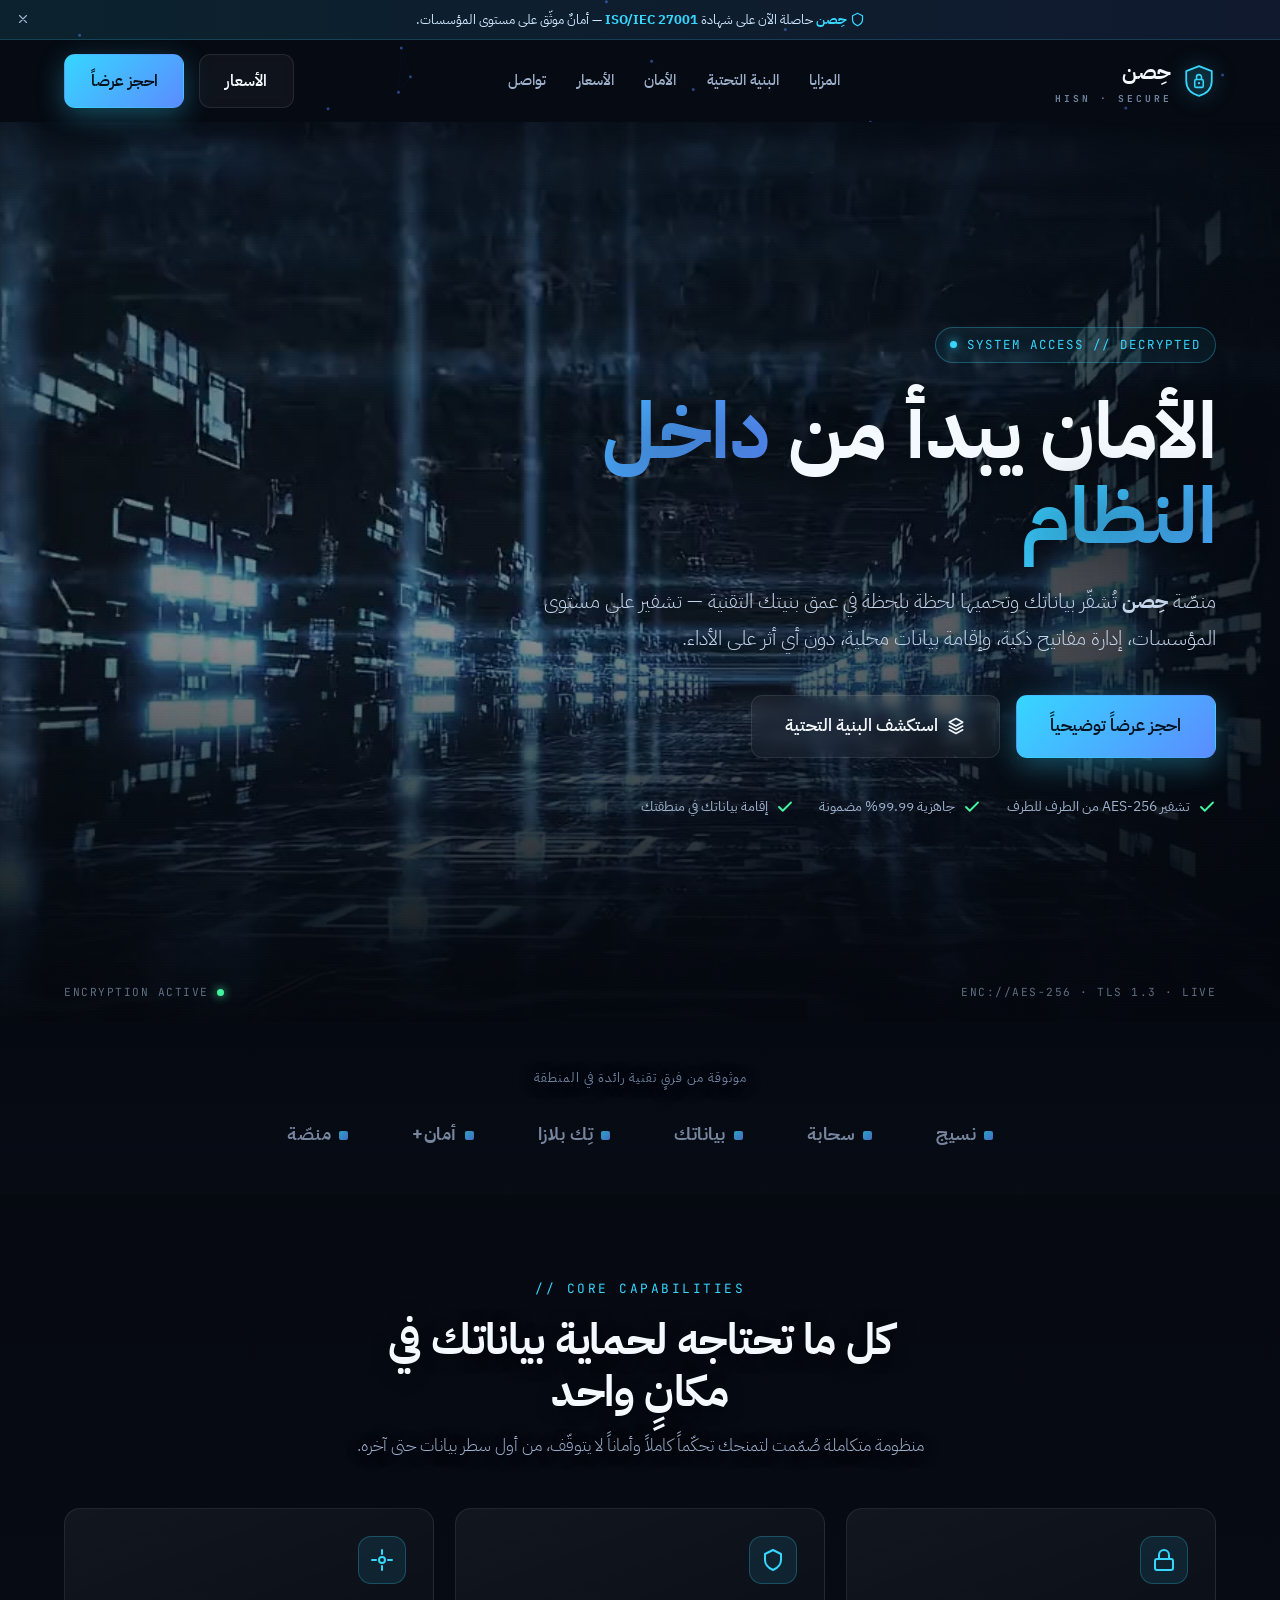
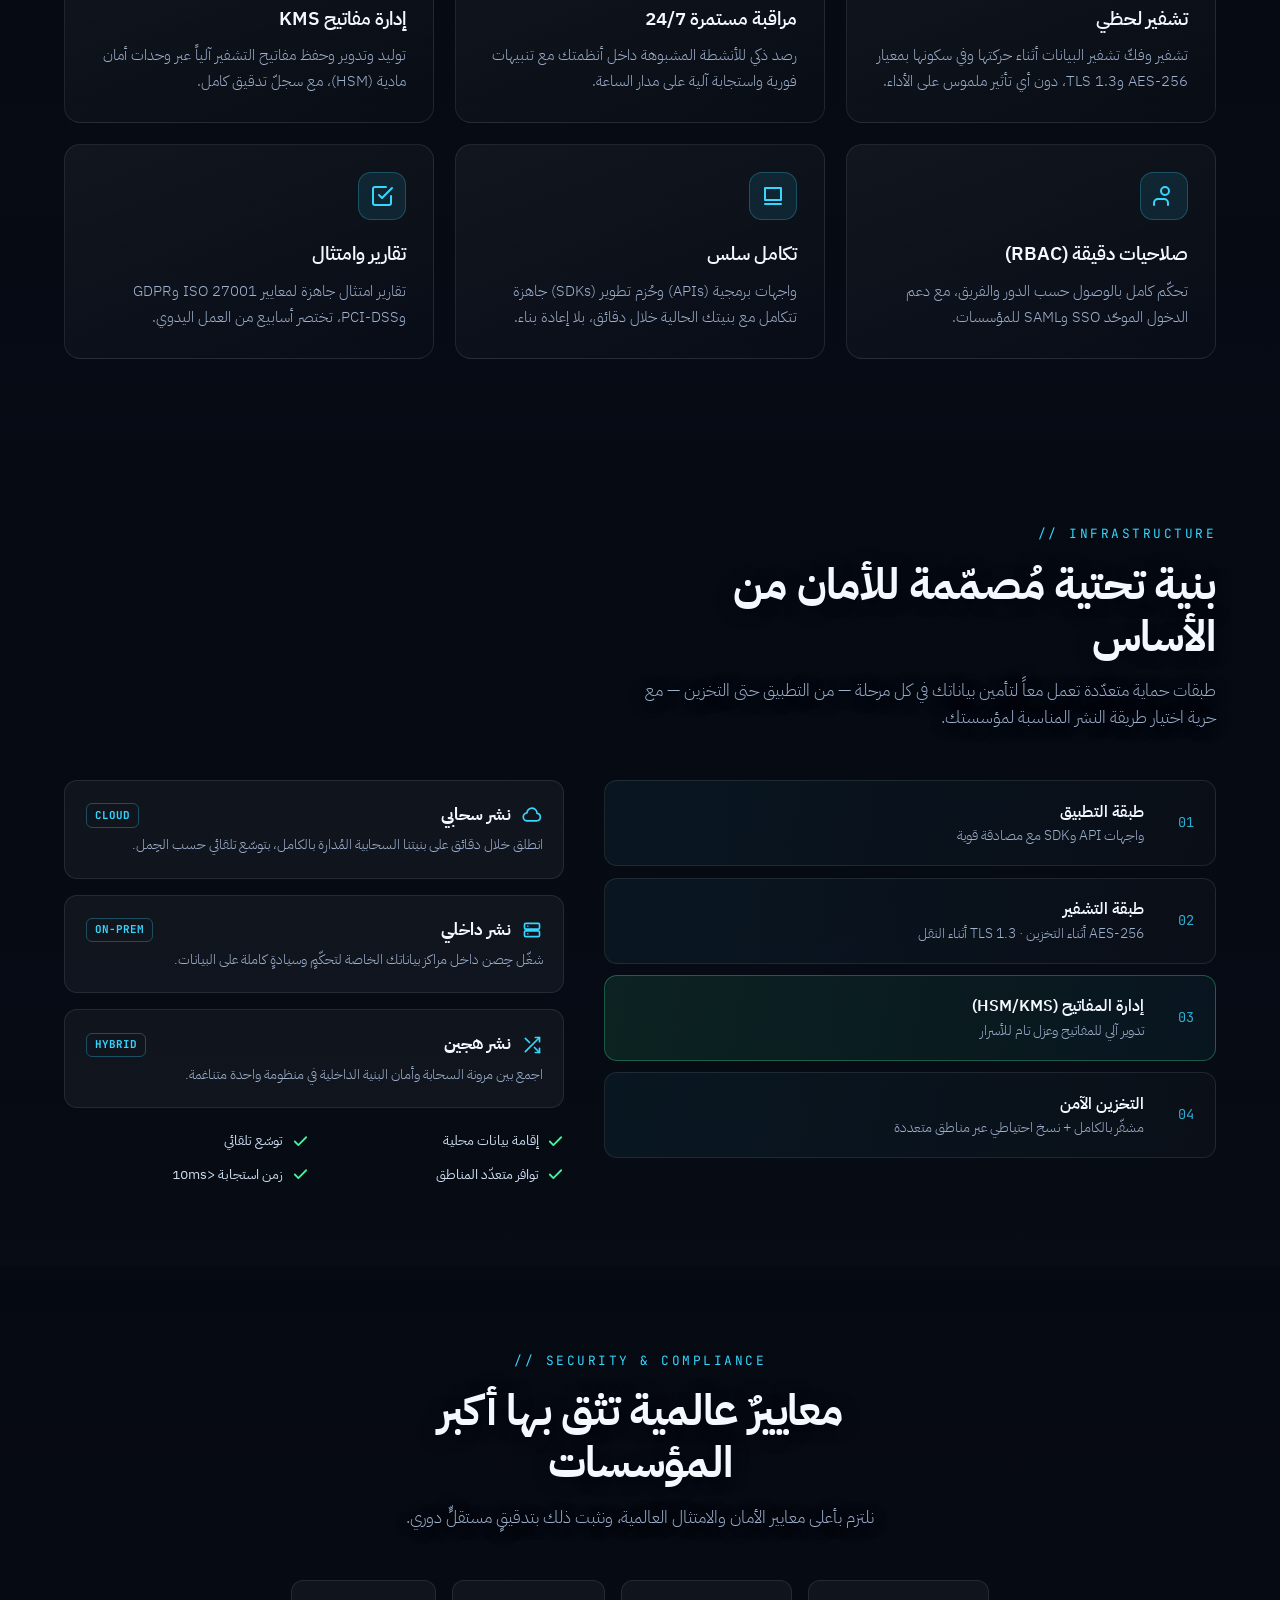
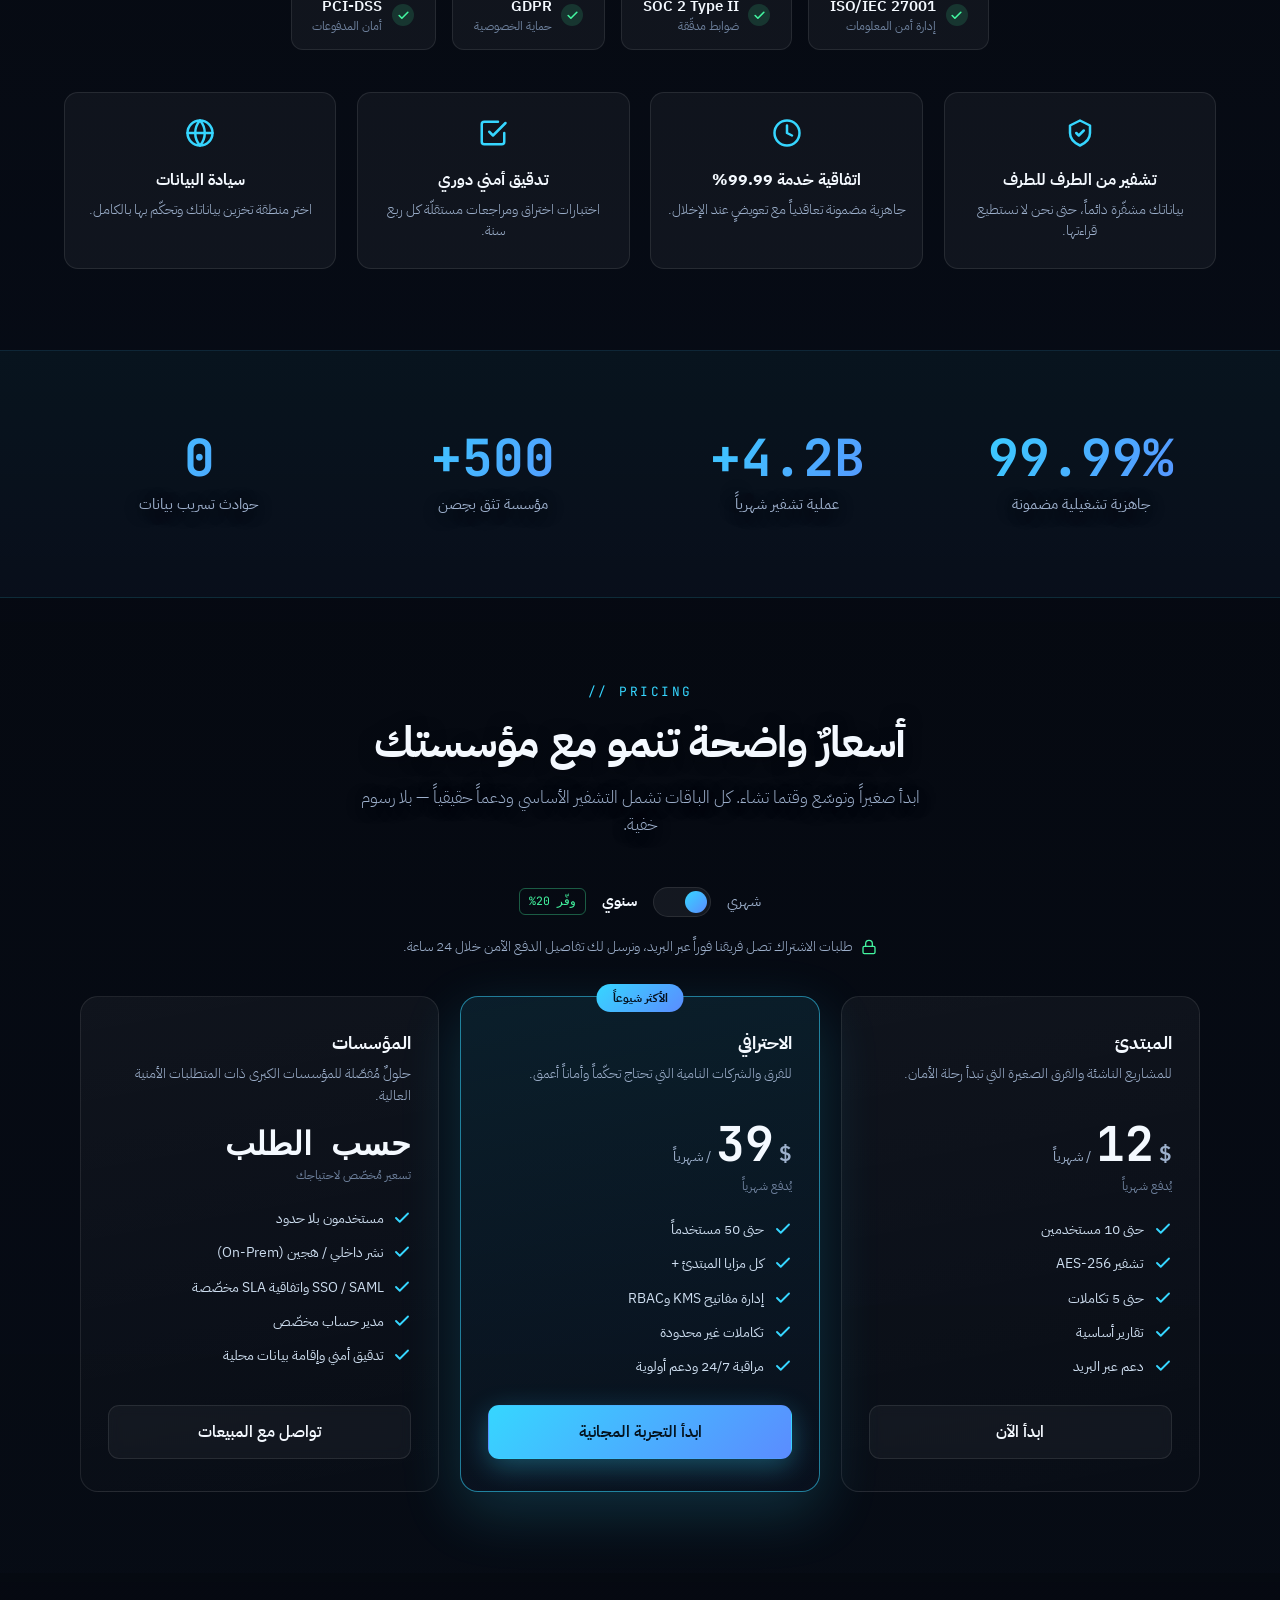
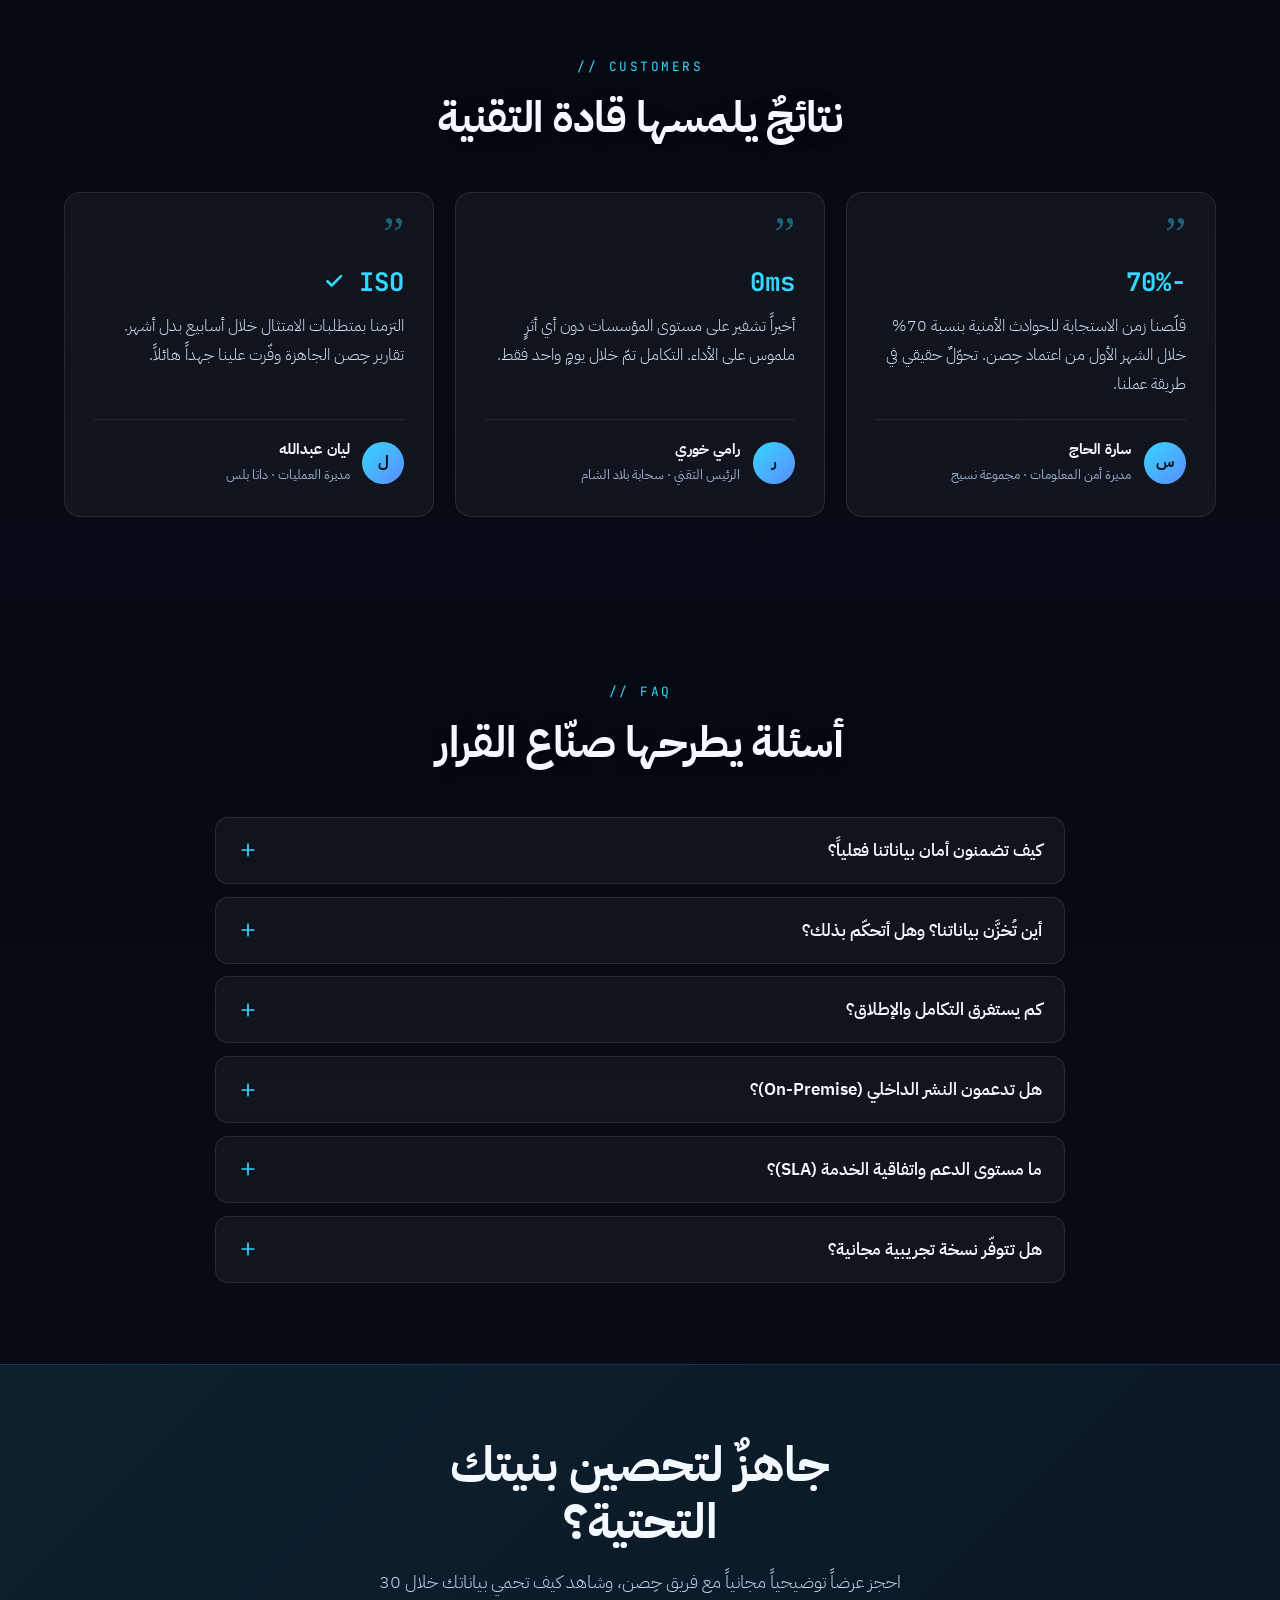
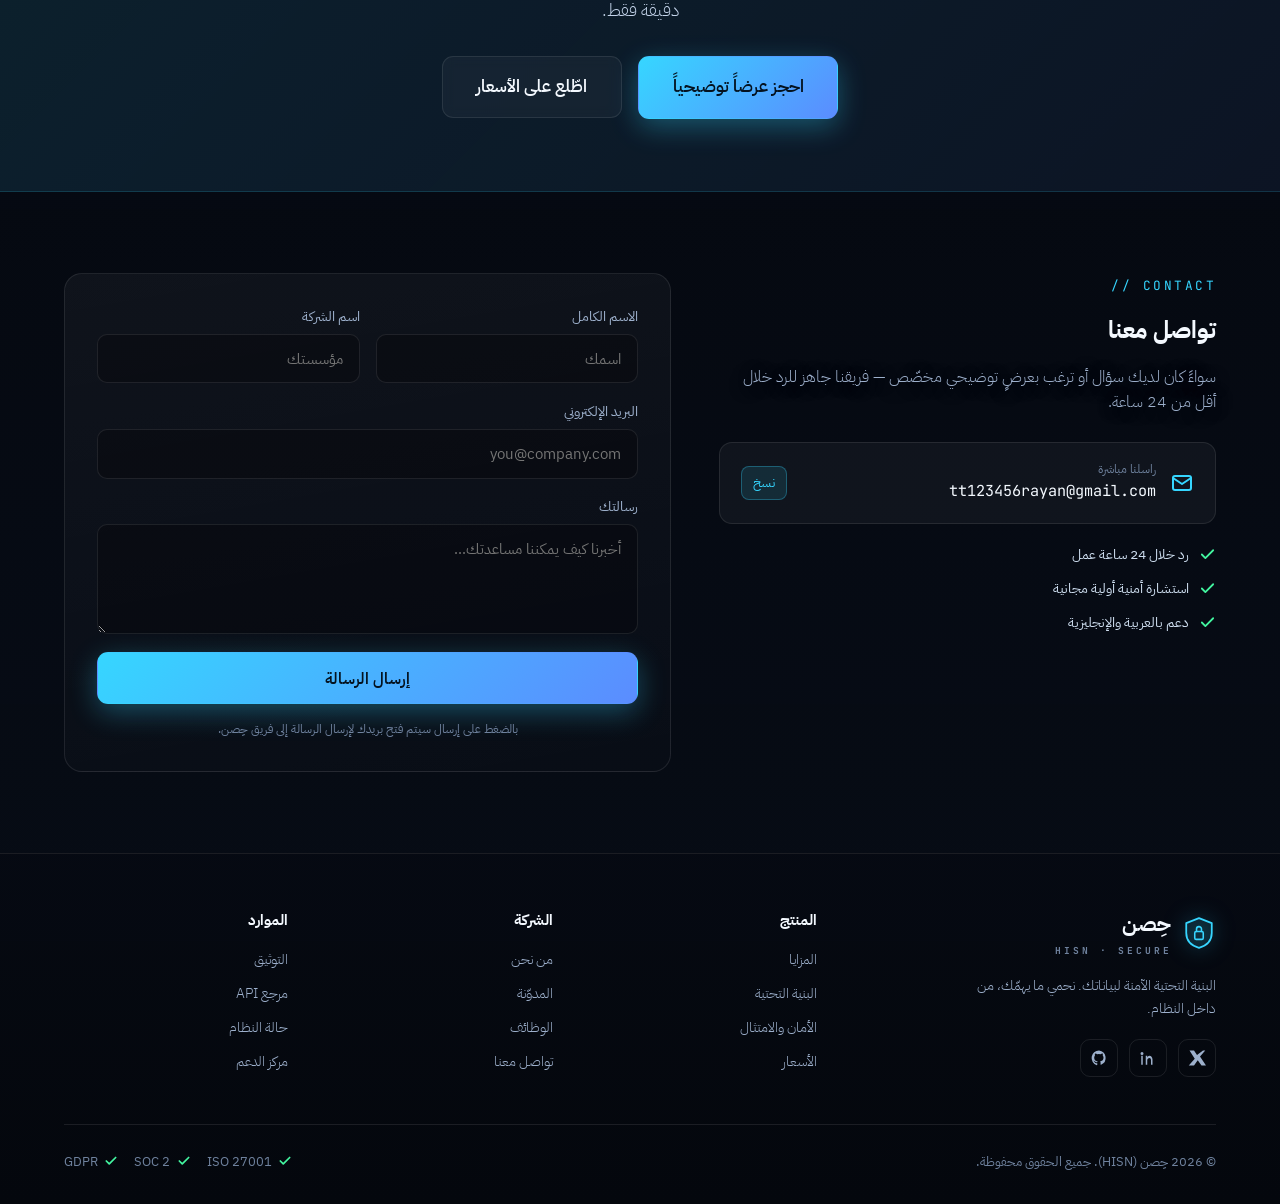
==== index.html @ d304256c "Self-host hero video and poster inline (remove all external/nyijo.app dependencies)" ====
<!DOCTYPE html>
<html lang="ar" dir="rtl">
<head>
<meta charset="UTF-8">
<meta name="viewport" content="width=device-width, initial-scale=1.0">
<title>حِصن — البنية التحتية الآمنة لبياناتك</title>
<meta name="description" content="حِصن: منصّة تشفير وحماية بيانات على مستوى المؤسسات. تشفير لحظي، إدارة مفاتيح، إقامة بيانات محلية، ونشر سحابي أو داخلي أو هجين — مع جاهزية 99.99%.">
<link rel="preconnect" href="https://fonts.googleapis.com">
<link rel="preconnect" href="https://fonts.gstatic.com" crossorigin>
<link href="https://fonts.googleapis.com/css2?family=IBM+Plex+Sans+Arabic:wght@300;400;500;600;700&family=JetBrains+Mono:wght@400;500;700&display=swap" rel="stylesheet">
<style>
  :root{
    --bg:#060a12; --bg2:#080d18;
    --panel:rgba(255,255,255,.045); --panel-line:rgba(255,255,255,.09);
    --ink:#f4f9ff; --muted:#9db0cc; --muted2:#6f829e;
    --cyan:#36d6ff; --blue:#5b8cff; --green:#43f5a0;
    --pad:clamp(1.15rem, 5vw, 6.5rem); --maxw:1280px; --r:16px;
  }
  *{box-sizing:border-box;margin:0;padding:0}
  html{scroll-behavior:smooth}
  body{font-family:"IBM Plex Sans Arabic",system-ui,sans-serif;background:var(--bg);color:var(--ink);line-height:1.6;-webkit-font-smoothing:antialiased;overflow-x:hidden;position:relative}
  .mono{font-family:"JetBrains Mono",monospace}
  a{color:inherit;text-decoration:none}
  section{position:relative;z-index:1}
  ::selection{background:rgba(54,214,255,.3);color:#fff}
  svg{stroke-linecap:round;stroke-linejoin:round}

  #bg-net{position:fixed;inset:0;z-index:0;pointer-events:none;opacity:1}
  #cursor-glow{position:fixed;width:660px;height:660px;border-radius:50%;z-index:0;pointer-events:none;left:0;top:0;transform:translate(-50%,-50%);opacity:0;transition:opacity .4s;background:radial-gradient(circle, rgba(54,214,255,.20), rgba(91,140,255,.08) 38%, transparent 68%);mix-blend-mode:screen}
  .container{max-width:var(--maxw);margin:0 auto;width:100%}

  /* announcement */
  .topbar{position:relative;z-index:6;display:flex;align-items:center;justify-content:center;gap:.8rem;padding:.55rem 1rem;font-size:.82rem;color:#cfe8ff;background:linear-gradient(90deg, rgba(54,214,255,.12), rgba(91,140,255,.12));border-bottom:1px solid rgba(54,214,255,.18)}
  .topbar b{color:var(--cyan)}
  .tb-ic{width:15px;height:15px;vertical-align:-3px;color:var(--cyan)}
  .topbar .x{position:absolute;inset-inline-end:1rem;cursor:pointer;color:var(--muted);background:none;border:none;display:grid;place-items:center}
  .topbar .x svg{width:14px;height:14px}
  .topbar .x:hover{color:#fff}

  /* nav */
  .nav{position:sticky;top:0;z-index:50;transition:.3s;border-bottom:1px solid transparent}
  .nav.scrolled{background:rgba(6,10,18,.82);backdrop-filter:blur(14px);border-bottom-color:rgba(255,255,255,.07)}
  .nav__in{display:flex;align-items:center;justify-content:space-between;gap:1rem;padding:.9rem var(--pad)}
  .brand{display:flex;align-items:center;gap:.65rem;font-weight:700;font-size:1.3rem;letter-spacing:.3px}
  .brand svg{width:34px;height:34px;flex:none;filter:drop-shadow(0 0 10px rgba(54,214,255,.5))}
  .brand small{font-family:"JetBrains Mono",monospace;font-size:.6rem;color:var(--muted2);letter-spacing:3px;display:block;margin-top:2px}
  .nav__links{display:flex;gap:1.9rem;list-style:none}
  .nav__links a{color:var(--muted);font-size:.95rem;font-weight:500;transition:color .2s;position:relative}
  .nav__links a:hover{color:var(--ink)}
  .nav__links a::after{content:"";position:absolute;inset-inline-start:0;bottom:-6px;height:2px;width:0;background:var(--cyan);transition:.25s;border-radius:2px}
  .nav__links a:hover::after{width:100%}
  .nav__actions{display:flex;align-items:center;gap:.9rem}
  .nav__burger{display:none;flex-direction:column;gap:5px;background:none;border:none;cursor:pointer;padding:6px}
  .nav__burger span{width:24px;height:2px;background:var(--ink);border-radius:2px;transition:.3s}

  .btn{font-family:inherit;font-size:.97rem;font-weight:600;cursor:pointer;white-space:nowrap;padding:.85rem 1.6rem;border-radius:11px;border:1px solid transparent;display:inline-flex;align-items:center;gap:.55rem;transition:.25s}
  .btn svg{width:18px;height:18px;flex:none}
  .btn--primary{background:linear-gradient(135deg,var(--cyan),var(--blue));color:#04121f;box-shadow:0 8px 28px rgba(54,214,255,.32)}
  .btn--primary:hover{transform:translateY(-2px);box-shadow:0 12px 38px rgba(54,214,255,.5)}
  .btn--ghost{background:rgba(255,255,255,.04);color:var(--ink);border-color:var(--panel-line);backdrop-filter:blur(6px)}
  .btn--ghost:hover{border-color:var(--cyan);background:rgba(54,214,255,.08)}
  .btn--lg{padding:1.05rem 2.1rem;font-size:1.05rem}

  .mobile{position:fixed;inset:0;z-index:49;background:rgba(6,10,18,.97);backdrop-filter:blur(12px);display:flex;flex-direction:column;align-items:center;justify-content:center;gap:1.6rem;transform:translateY(-100%);transition:.4s cubic-bezier(.7,0,.3,1);opacity:0}
  .mobile.open{transform:translateY(0);opacity:1}
  .mobile a{font-size:1.4rem;color:var(--ink);font-weight:600}
  .mobile a:hover{color:var(--cyan)}

  /* hero */
  .hero{position:relative;min-height:100svh;display:flex;flex-direction:column;overflow:hidden;margin-top:-1px}
  .hero__stage{position:absolute;inset:-8%;z-index:0;will-change:transform}
  .hero__video{position:absolute;inset:0;width:100%;height:100%;object-fit:cover}
  .hero__overlay{position:absolute;inset:0;z-index:1;pointer-events:none;background:radial-gradient(ellipse at 70% 42%, transparent 24%, rgba(3,6,12,.7) 100%),linear-gradient(to left, rgba(4,8,16,.86), rgba(4,8,16,.42) 58%, rgba(4,8,16,.14)),linear-gradient(to bottom, rgba(4,8,16,.6), transparent 20%, transparent 58%, rgba(6,10,18,.96))}
  .hero__scan{position:absolute;inset:0;z-index:1;pointer-events:none;opacity:.5;mix-blend-mode:overlay;background:repeating-linear-gradient(0deg, rgba(255,255,255,.02) 0 1px, transparent 1px 3px)}
  .hero__inner{position:relative;z-index:3;flex:1;display:flex;flex-direction:column;justify-content:center;padding:clamp(2rem,7vh,5rem) var(--pad);max-width:var(--maxw);margin:0 auto;width:100%}
  .eyebrow{display:inline-flex;align-items:center;gap:.6rem;align-self:flex-start;font-size:.78rem;letter-spacing:2px;color:var(--cyan);padding:.45rem .9rem;border:1px solid rgba(54,214,255,.3);border-radius:999px;background:rgba(54,214,255,.06);margin-bottom:1.6rem;direction:ltr}
  .eyebrow .dot{width:7px;height:7px;border-radius:50%;background:var(--cyan);box-shadow:0 0 10px var(--cyan);animation:pulse 1.8s infinite}
  h1{font-size:clamp(2.4rem,6.2vw,5rem);font-weight:700;line-height:1.08;letter-spacing:-.5px;max-width:17ch;margin-bottom:1.4rem;text-shadow:0 2px 50px rgba(0,0,0,.5)}
  h1 .accent{background:linear-gradient(120deg,var(--cyan),var(--blue));-webkit-background-clip:text;background-clip:text;color:transparent}
  .lede{font-size:clamp(1.05rem,1.6vw,1.32rem);color:#c4d4ea;font-weight:300;line-height:1.85;max-width:56ch;margin-bottom:2.3rem;text-shadow:0 2px 16px rgba(2,5,10,.6)}
  .hero .actions{display:flex;gap:1rem;flex-wrap:wrap;margin-bottom:2.4rem}
  .hero__trust{display:flex;align-items:center;gap:1.6rem;flex-wrap:wrap;color:var(--muted);font-size:.86rem}
  .hero__trust .it{display:flex;align-items:center;gap:.5rem}
  .hero__trust svg{width:18px;height:18px;color:var(--green)}
  .hud{position:absolute;z-index:3;font-size:.7rem;letter-spacing:1.5px;color:rgba(157,176,204,.6)}
  .hud--l{bottom:1.3rem;inset-inline-start:var(--pad)}
  .hud--r{bottom:1.3rem;inset-inline-end:var(--pad);display:flex;align-items:center;gap:.5rem}
  .hud--r .dot{width:7px;height:7px;border-radius:50%;background:var(--green);box-shadow:0 0 10px var(--green);animation:pulse 2s infinite}

  /* sections */
  .sec{padding:clamp(3.5rem,9vh,7.5rem) var(--pad)}
  .sec--tint{background:linear-gradient(180deg, rgba(6,10,18,.40), rgba(8,13,24,.54))}
  .sec--solid{background:linear-gradient(180deg, rgba(6,10,18,.72), rgba(7,12,22,.80))}
  .khead{max-width:var(--maxw);margin:0 auto 3rem}
  .khead.center{text-align:center}
  .k{color:var(--cyan);font-size:.8rem;letter-spacing:2.5px;direction:ltr;display:inline-block;margin-bottom:.9rem;font-family:"JetBrains Mono",monospace}
  .khead h2{font-size:clamp(1.7rem,3.6vw,2.7rem);font-weight:700;line-height:1.2;max-width:22ch;letter-spacing:-.3px}
  .khead.center h2{margin-inline:auto}
  .khead p{color:var(--muted);margin-top:1rem;max-width:58ch;font-weight:300;font-size:1.05rem}
  .khead.center p{margin-inline:auto}
  .sec h2,.khead p,.lede,.stat .l,.trust-cap,.cinfo p{text-shadow:0 2px 16px rgba(2,5,10,.6)}

  .logos{max-width:var(--maxw);margin:0 auto;display:flex;align-items:center;justify-content:center;gap:clamp(1.5rem,5vw,4rem);flex-wrap:wrap;opacity:.75}
  .logos .lg{font-weight:700;font-size:1.15rem;color:var(--muted);display:flex;align-items:center;gap:.5rem;letter-spacing:.5px;transition:.25s}
  .logos .lg:hover{color:var(--ink)}
  .logos .lg .d{width:9px;height:9px;border-radius:2px;background:linear-gradient(135deg,var(--cyan),var(--blue))}
  .trust-cap{text-align:center;color:var(--muted2);font-size:.82rem;letter-spacing:1px;margin-bottom:2rem}

  .grid{max-width:var(--maxw);margin:0 auto;display:grid;gap:1.3rem}
  .g3{grid-template-columns:repeat(3,1fr)}
  .card{background:linear-gradient(160deg,rgba(255,255,255,.05),rgba(255,255,255,.012));border:1px solid var(--panel-line);border-radius:var(--r);padding:1.7rem;transition:transform .3s, border-color .3s, box-shadow .3s;transform-style:preserve-3d;position:relative;overflow:hidden}
  .card::before{content:"";position:absolute;inset:0;background:radial-gradient(300px circle at var(--mx,50%) var(--my,0%), rgba(54,214,255,.1), transparent 70%);opacity:0;transition:opacity .3s}
  .card:hover::before{opacity:1}
  .card:hover{border-color:rgba(54,214,255,.4);box-shadow:0 18px 44px rgba(0,0,0,.45)}
  .card__ic{width:48px;height:48px;border-radius:13px;display:grid;place-items:center;margin-bottom:1.2rem;background:rgba(54,214,255,.1);border:1px solid rgba(54,214,255,.25);color:var(--cyan)}
  .card__ic svg{width:24px;height:24px}
  .card h3{font-size:1.18rem;font-weight:600;margin-bottom:.5rem}
  .card p{color:var(--muted);font-size:.95rem;font-weight:300;line-height:1.75}

  .arch{max-width:var(--maxw);margin:0 auto;display:grid;grid-template-columns:1.1fr .9fr;gap:2.5rem;align-items:start}
  .stack{display:flex;flex-direction:column;gap:.7rem}
  .layer{display:flex;align-items:center;gap:1rem;padding:1.15rem 1.3rem;border-radius:13px;border:1px solid var(--panel-line);background:linear-gradient(110deg,rgba(54,214,255,.06),rgba(255,255,255,.02));transition:.3s}
  .layer:hover{border-color:rgba(54,214,255,.45);transform:translateX(-6px)}
  .layer .ln{font-family:"JetBrains Mono",monospace;color:var(--cyan);font-size:.85rem;opacity:.8;min-width:34px}
  .layer .lt{font-weight:600}
  .layer .ld{color:var(--muted);font-size:.85rem;font-weight:300}
  .layer__core{background:linear-gradient(110deg,rgba(67,245,160,.1),rgba(54,214,255,.05));border-color:rgba(67,245,160,.3)}
  .deploy{display:flex;flex-direction:column;gap:1rem}
  .dcard{padding:1.3rem;border-radius:13px;border:1px solid var(--panel-line);background:var(--panel);transition:.3s}
  .dcard:hover{border-color:rgba(54,214,255,.4);background:rgba(54,214,255,.05)}
  .dcard h4{display:flex;align-items:center;gap:.6rem;font-size:1.05rem;margin-bottom:.35rem}
  .dcard h4 .di{display:inline-grid;place-items:center;width:22px;height:22px;color:var(--cyan);flex:none}
  .dcard h4 .di svg{width:20px;height:20px}
  .dcard h4 .tag{margin-inline-start:auto;font-size:.68rem;font-family:"JetBrains Mono",monospace;color:var(--cyan);border:1px solid rgba(54,214,255,.3);padding:.15rem .5rem;border-radius:6px}
  .dcard p{color:var(--muted);font-size:.88rem;font-weight:300}
  .infra-hl{display:grid;grid-template-columns:repeat(2,1fr);gap:.7rem;margin-top:.4rem}
  .infra-hl .h{display:flex;align-items:center;gap:.55rem;font-size:.86rem;color:#cddcef}
  .infra-hl svg{width:17px;height:17px;color:var(--green);flex:none}

  .badges{max-width:var(--maxw);margin:0 auto 2.6rem;display:flex;flex-wrap:wrap;justify-content:center;gap:1rem}
  .badge{display:flex;align-items:center;gap:.6rem;padding:.8rem 1.3rem;border-radius:12px;border:1px solid var(--panel-line);background:var(--panel);font-weight:600;font-size:.95rem}
  .badge .ck{width:22px;height:22px;border-radius:50%;background:rgba(67,245,160,.15);display:grid;place-items:center;color:var(--green)}
  .badge .ck svg{width:13px;height:13px}
  .badge small{display:block;color:var(--muted2);font-size:.72rem;font-weight:400}
  .guarantees{max-width:var(--maxw);margin:0 auto;display:grid;grid-template-columns:repeat(4,1fr);gap:1.3rem}
  .grow{text-align:center;padding:1.6rem 1rem;border-radius:14px;border:1px solid var(--panel-line);background:var(--panel)}
  .grow svg{width:30px;height:30px;color:var(--cyan);margin-bottom:.7rem}
  .grow h4{font-size:1rem;margin-bottom:.3rem}
  .grow p{color:var(--muted);font-size:.85rem;font-weight:300}

  .impact{background:linear-gradient(180deg, rgba(54,214,255,.05), rgba(91,140,255,.04));border-block:1px solid rgba(54,214,255,.12)}
  .stats{max-width:var(--maxw);margin:0 auto;display:grid;grid-template-columns:repeat(4,1fr);gap:1.5rem;text-align:center}
  .stat .n{font-size:clamp(2rem,4.5vw,3.2rem);font-weight:700;line-height:1;font-family:"JetBrains Mono",monospace;background:linear-gradient(120deg,var(--cyan),var(--blue));-webkit-background-clip:text;background-clip:text;color:transparent}
  .stat .l{color:var(--muted);margin-top:.6rem;font-size:.92rem}

  .toggle{display:flex;align-items:center;justify-content:center;gap:1rem;margin:0 auto 2.6rem;font-size:.95rem;color:var(--muted)}
  .toggle b{color:var(--ink)}
  .sw{width:58px;height:30px;border-radius:999px;border:1px solid var(--panel-line);background:rgba(255,255,255,.06);position:relative;cursor:pointer;transition:.3s}
  .sw::after{content:"";position:absolute;top:3px;inset-inline-start:3px;width:22px;height:22px;border-radius:50%;background:linear-gradient(135deg,var(--cyan),var(--blue));transition:.3s}
  .sw.on{background:rgba(54,214,255,.25)}
  .sw.on::after{transform:translateX(-28px)}
  .save{font-family:"JetBrains Mono",monospace;font-size:.72rem;color:var(--green);border:1px solid rgba(67,245,160,.35);padding:.2rem .55rem;border-radius:6px}
  .prices{max-width:1120px;margin:0 auto;display:grid;grid-template-columns:repeat(3,1fr);gap:1.3rem;align-items:stretch}
  .price{display:flex;flex-direction:column;padding:2rem 1.7rem;border-radius:18px;border:1px solid var(--panel-line);background:linear-gradient(170deg,rgba(255,255,255,.045),rgba(255,255,255,.012));transition:.3s;position:relative}
  .price:hover{transform:translateY(-5px);border-color:rgba(54,214,255,.35)}
  .price.feat{border-color:rgba(54,214,255,.55);background:linear-gradient(170deg,rgba(54,214,255,.1),rgba(91,140,255,.04));box-shadow:0 20px 60px rgba(54,214,255,.18)}
  .price .pop{position:absolute;top:-13px;inset-inline-start:50%;transform:translateX(50%);background:linear-gradient(135deg,var(--cyan),var(--blue));color:#04121f;font-size:.74rem;font-weight:700;padding:.3rem 1rem;border-radius:999px}
  .price .pn{font-size:1.15rem;font-weight:700;margin-bottom:.3rem}
  .price .pd{color:var(--muted);font-size:.86rem;font-weight:300;margin-bottom:1.3rem;min-height:2.6em}
  .price .amt{display:flex;align-items:baseline;gap:.3rem;margin-bottom:.3rem}
  .price .amt .cur{font-size:1.3rem;color:var(--muted);font-weight:600}
  .price .amt .num{font-size:3rem;font-weight:700;font-family:"JetBrains Mono",monospace;line-height:1}
  .price .amt .per{color:var(--muted);font-size:.9rem}
  .price .note{color:var(--muted2);font-size:.78rem;margin-bottom:1.4rem;min-height:1.2em}
  .price ul{list-style:none;display:flex;flex-direction:column;gap:.7rem;margin-bottom:1.7rem;flex:1}
  .price li{display:flex;align-items:flex-start;gap:.6rem;font-size:.9rem;color:#cdddef}
  .price li svg{width:18px;height:18px;color:var(--cyan);flex:none;margin-top:2px}
  .price .btn{width:100%;justify-content:center}

  .quotes{max-width:var(--maxw);margin:0 auto;display:grid;grid-template-columns:repeat(3,1fr);gap:1.3rem}
  .quote{padding:1.8rem;border-radius:16px;border:1px solid var(--panel-line);background:var(--panel);display:flex;flex-direction:column}
  .quote .mark{font-size:3rem;line-height:.5;color:rgba(54,214,255,.4);font-family:Georgia,serif;height:.7em}
  .quote .metric{font-size:1.6rem;font-weight:700;color:var(--cyan);font-family:"JetBrains Mono",monospace;margin:.4rem 0 .6rem}
  .quote p{color:#d4e2f3;font-weight:300;line-height:1.8;flex:1}
  .quote .who{display:flex;align-items:center;gap:.8rem;margin-top:1.3rem;padding-top:1.1rem;border-top:1px solid var(--panel-line)}
  .quote .av{width:42px;height:42px;border-radius:50%;background:linear-gradient(135deg,var(--cyan),var(--blue));display:grid;place-items:center;color:#04121f;font-weight:700;flex:none}
  .quote .who b{font-size:.92rem;display:block}
  .quote .who span{color:var(--muted);font-size:.8rem}

  .faq{max-width:850px;margin:0 auto;display:flex;flex-direction:column;gap:.8rem}
  .qa{border:1px solid var(--panel-line);border-radius:13px;background:var(--panel);overflow:hidden;transition:.3s}
  .qa.open{border-color:rgba(54,214,255,.4);background:rgba(54,214,255,.04)}
  .qa__q{width:100%;text-align:start;background:none;border:none;color:var(--ink);font-family:inherit;font-size:1.05rem;font-weight:600;padding:1.25rem 1.4rem;display:flex;align-items:center;gap:1rem;cursor:pointer}
  .qa__q .ic{margin-inline-start:auto;color:var(--cyan);transition:.3s;flex:none;width:20px;height:20px}
  .qa.open .qa__q .ic{transform:rotate(45deg)}
  .qa__a{max-height:0;overflow:hidden;transition:max-height .4s ease;color:var(--muted);font-weight:300;line-height:1.8}
  .qa__a div{padding:0 1.4rem 1.3rem}

  .ctaband{position:relative;overflow:hidden;text-align:center;padding:clamp(3.5rem,8vh,6rem) var(--pad);background:linear-gradient(135deg,rgba(54,214,255,.12),rgba(91,140,255,.08));border-block:1px solid rgba(54,214,255,.15)}
  .ctaband h2{font-size:clamp(1.8rem,4vw,3rem);font-weight:700;max-width:18ch;margin:0 auto 1rem;line-height:1.2}
  .ctaband p{color:#c4d4ea;max-width:50ch;margin:0 auto 2rem;font-weight:300;font-size:1.1rem}
  .ctaband .actions{display:flex;gap:1rem;justify-content:center;flex-wrap:wrap}

  .contact{max-width:var(--maxw);margin:0 auto;display:grid;grid-template-columns:.9fr 1.1fr;gap:3rem;align-items:start}
  .cinfo h3{font-size:1.5rem;margin-bottom:1rem}
  .cinfo p{color:var(--muted);font-weight:300;margin-bottom:1.6rem}
  .cmail{display:flex;align-items:center;gap:.9rem;padding:1.1rem 1.3rem;border-radius:13px;border:1px solid var(--panel-line);background:var(--panel);margin-bottom:1rem}
  .cmail svg{width:24px;height:24px;color:var(--cyan);flex:none}
  .cmail .em{font-family:"JetBrains Mono",monospace;font-size:.95rem;direction:ltr;word-break:break-all}
  .cmail small{color:var(--muted2);font-size:.75rem;display:block}
  .copy{margin-inline-start:auto;background:rgba(54,214,255,.12);border:1px solid rgba(54,214,255,.3);color:var(--cyan);border-radius:8px;padding:.4rem .7rem;cursor:pointer;font-family:inherit;font-size:.8rem;transition:.2s;flex:none}
  .copy:hover{background:rgba(54,214,255,.22)}
  .cextra{display:flex;flex-direction:column;gap:.7rem;margin-top:1.2rem}
  .cextra .r{display:flex;align-items:center;gap:.6rem;color:#cdddef;font-size:.9rem}
  .cextra svg{width:17px;height:17px;color:var(--green)}
  .form{padding:2rem;border-radius:18px;border:1px solid var(--panel-line);background:linear-gradient(170deg,rgba(255,255,255,.045),rgba(255,255,255,.012))}
  .form .row{display:grid;grid-template-columns:1fr 1fr;gap:1rem}
  .field{margin-bottom:1.1rem;display:flex;flex-direction:column;gap:.4rem}
  .field label{font-size:.85rem;color:var(--muted)}
  .field input,.field textarea{font-family:inherit;background:rgba(0,0,0,.25);border:1px solid var(--panel-line);border-radius:10px;padding:.8rem 1rem;color:var(--ink);font-size:.95rem;transition:.2s;width:100%}
  .field input:focus,.field textarea:focus{outline:none;border-color:var(--cyan);box-shadow:0 0 0 3px rgba(54,214,255,.12)}
  .field textarea{resize:vertical;min-height:110px}
  .form .btn{width:100%;justify-content:center}
  .form .fnote{text-align:center;color:var(--muted2);font-size:.78rem;margin-top:.9rem}

  /* payment / checkout modal */
  .pay-note{width:auto;margin:-1.4rem auto 2.4rem;display:flex;align-items:center;justify-content:center;gap:.5rem;color:var(--muted);font-size:.85rem;font-weight:300}
  .pay-note svg{width:16px;height:16px;color:var(--green);flex:none}
  .modal{position:fixed;inset:0;z-index:100;display:flex;align-items:center;justify-content:center;padding:1.2rem;background:rgba(3,6,12,.72);backdrop-filter:blur(8px);opacity:0;visibility:hidden;transition:.3s}
  .modal.open{opacity:1;visibility:visible}
  .modal__card{position:relative;width:100%;max-width:520px;max-height:92vh;overflow-y:auto;background:linear-gradient(170deg,#0b1424,#080d18);border:1px solid rgba(54,214,255,.25);border-radius:20px;padding:2rem;box-shadow:0 30px 90px rgba(0,0,0,.6),0 0 60px rgba(54,214,255,.1);transform:translateY(20px) scale(.98);transition:.35s}
  .modal.open .modal__card{transform:none}
  .modal__x{position:absolute;inset-inline-end:1rem;top:1rem;width:34px;height:34px;border-radius:9px;border:1px solid var(--panel-line);background:rgba(255,255,255,.04);color:var(--muted);display:grid;place-items:center;cursor:pointer;transition:.2s}
  .modal__x svg{width:16px;height:16px}
  .modal__x:hover{color:#fff;border-color:var(--cyan)}
  .modal__head{margin-bottom:1.5rem}
  .modal__head h3{font-size:1.5rem;margin:.4rem 0 .8rem}
  .modal__price{display:inline-block;font-family:"JetBrains Mono",monospace;font-size:1.05rem;font-weight:700;color:#04121f;background:linear-gradient(135deg,var(--cyan),var(--blue));padding:.4rem 1rem;border-radius:10px}
  .modal .row2{display:grid;grid-template-columns:1fr 1fr;gap:1rem}
  .modal .btn{width:100%;justify-content:center;margin-top:.4rem}
  .modal__note{display:flex;align-items:flex-start;gap:.6rem;margin-top:1rem;color:var(--muted);font-size:.82rem;font-weight:300;line-height:1.7}
  .modal__note svg{width:18px;height:18px;color:var(--green);flex:none;margin-top:2px}
  @media (max-width:600px){.modal .row2{grid-template-columns:1fr}}

  footer{background:linear-gradient(180deg,rgba(6,10,18,.96),#04070d);border-top:1px solid var(--panel-line);padding:clamp(3rem,6vh,4.5rem) var(--pad) 2rem}
  .fgrid{max-width:var(--maxw);margin:0 auto;display:grid;grid-template-columns:1.6fr 1fr 1fr 1fr;gap:2.5rem}
  .fbrand .brand{margin-bottom:1rem}
  .fbrand p{color:var(--muted);font-weight:300;font-size:.9rem;max-width:30ch;margin-bottom:1.2rem}
  .fsocial{display:flex;gap:.7rem}
  .fsocial a{width:38px;height:38px;border-radius:10px;border:1px solid var(--panel-line);display:grid;place-items:center;color:var(--muted);transition:.25s}
  .fsocial a:hover{color:var(--cyan);border-color:rgba(54,214,255,.4);transform:translateY(-2px)}
  .fsocial svg{width:18px;height:18px}
  .fcol h5{font-size:.95rem;margin-bottom:1.1rem;color:var(--ink)}
  .fcol a{display:block;color:var(--muted);font-size:.88rem;margin-bottom:.7rem;font-weight:300;transition:.2s}
  .fcol a:hover{color:var(--cyan)}
  .fbottom{max-width:var(--maxw);margin:2.5rem auto 0;padding-top:1.6rem;border-top:1px solid var(--panel-line);display:flex;justify-content:space-between;align-items:center;gap:1rem;flex-wrap:wrap;color:var(--muted2);font-size:.82rem}
  .fbottom .cm{display:flex;gap:1rem;flex-wrap:wrap}
  .fbottom .cm span{display:flex;align-items:center;gap:.4rem}
  .fbottom .cm svg{width:14px;height:14px;color:var(--green)}

  .reveal{opacity:0;transform:translateY(28px);transition:opacity .8s cubic-bezier(.22,.61,.36,1), transform .8s cubic-bezier(.22,.61,.36,1)}
  .reveal.in{opacity:1;transform:none}
  .reveal.d1{transition-delay:.1s}.reveal.d2{transition-delay:.2s}.reveal.d3{transition-delay:.3s}.reveal.d4{transition-delay:.4s}
  @keyframes pulse{0%,100%{opacity:1}50%{opacity:.35}}

  @media (max-width:1000px){
    .arch{grid-template-columns:1fr}
    .guarantees{grid-template-columns:repeat(2,1fr)}
    .contact{grid-template-columns:1fr;gap:2rem}
    .fgrid{grid-template-columns:1fr 1fr;gap:2rem}
  }
  @media (max-width:780px){
    .nav__links{display:none}
    .nav__actions .btn--ghost{display:none}
    .nav__burger{display:flex}
    .g3,.prices,.quotes,.stats{grid-template-columns:1fr}
    .stats{gap:2.2rem}
    .infra-hl{grid-template-columns:1fr}
    .form .row{grid-template-columns:1fr}
    .hud{display:none}
    .fgrid{grid-template-columns:1fr;gap:1.8rem}
    #bg-net{display:none}
  }
  @media (prefers-reduced-motion:reduce){
    *{animation:none!important;transition:none!important}
    .reveal{opacity:1;transform:none}
    #bg-net,.hero__video,#cursor-glow{display:none}
  }
</style>
</head>
<body>

<canvas id="bg-net"></canvas>
<div id="cursor-glow"></div>

<div class="topbar">
  <span><svg class="tb-ic" viewBox="0 0 24 24" fill="none" stroke="currentColor" stroke-width="2"><path d="M12 2l8 4v6c0 5-3.5 8-8 10-4.5-2-8-5-8-10V6z"/></svg> <b>حِصن</b> حاصلة الآن على شهادة <b>ISO/IEC 27001</b> — أمانٌ موثّق على مستوى المؤسسات.</span>
  <button class="x" aria-label="إغلاق" onclick="this.parentElement.remove()"><svg viewBox="0 0 24 24" fill="none" stroke="currentColor" stroke-width="2"><path d="M6 6l12 12M18 6L6 18"/></svg></button>
</div>

<header class="nav" id="nav">
  <div class="nav__in">
    <a class="brand" href="#">
      <svg viewBox="0 0 48 48" fill="none" xmlns="http://www.w3.org/2000/svg"><defs><linearGradient id="g" x1="0" y1="0" x2="48" y2="48"><stop stop-color="#36d6ff"/><stop offset="1" stop-color="#5b8cff"/></linearGradient></defs><path d="M24 3 L42 10 V24 C42 35 34 42 24 45 C14 42 6 35 6 24 V10 Z" stroke="url(#g)" stroke-width="2.5" fill="rgba(54,214,255,0.08)"/><rect x="18" y="22" width="12" height="11" rx="2" stroke="url(#g)" stroke-width="2.2"/><path d="M20.5 22 V18.5 A3.5 3.5 0 0 1 27.5 18.5 V22" stroke="url(#g)" stroke-width="2.2"/><circle cx="24" cy="27" r="1.6" fill="#36d6ff"/></svg>
      <span>حِصن<small>HISN · SECURE</small></span>
    </a>
    <nav><ul class="nav__links">
      <li><a href="#features">المزايا</a></li>
      <li><a href="#architecture">البنية التحتية</a></li>
      <li><a href="#security">الأمان</a></li>
      <li><a href="#pricing">الأسعار</a></li>
      <li><a href="#contact">تواصل</a></li>
    </ul></nav>
    <div class="nav__actions">
      <a class="btn btn--ghost" href="#pricing">الأسعار</a>
      <a class="btn btn--primary" href="#contact">احجز عرضاً</a>
      <button class="nav__burger" id="burger" aria-label="القائمة"><span></span><span></span><span></span></button>
    </div>
  </div>
</header>

<div class="mobile" id="mobile">
  <a href="#features">المزايا</a>
  <a href="#architecture">البنية التحتية</a>
  <a href="#security">الأمان</a>
  <a href="#pricing">الأسعار</a>
  <a href="#contact">تواصل</a>
  <a class="btn btn--primary" href="#contact">احجز عرضاً توضيحياً</a>
</div>

<section class="hero">
  <div class="hero__stage" id="heroStage">
    <video class="hero__video" autoplay muted loop playsinline preload="auto"
      poster="[data-uri]">
      <source src="[data-uri]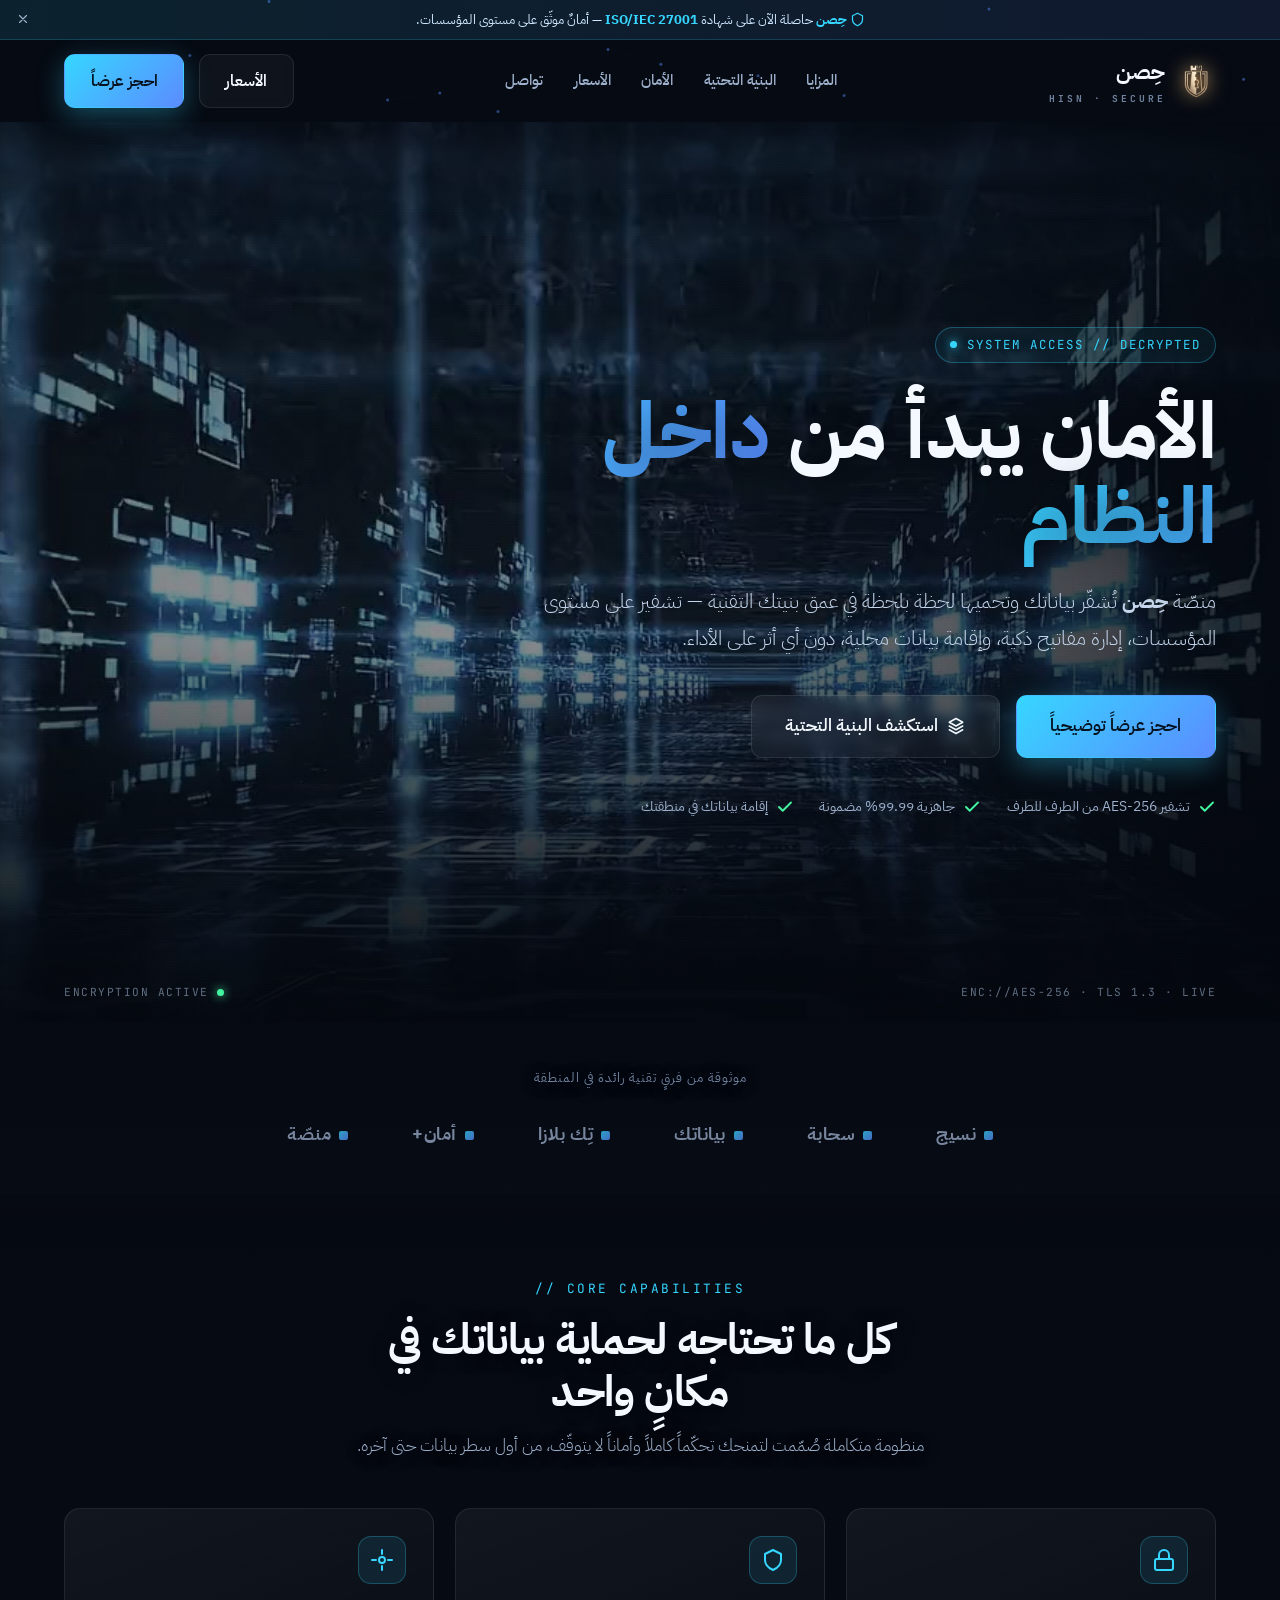
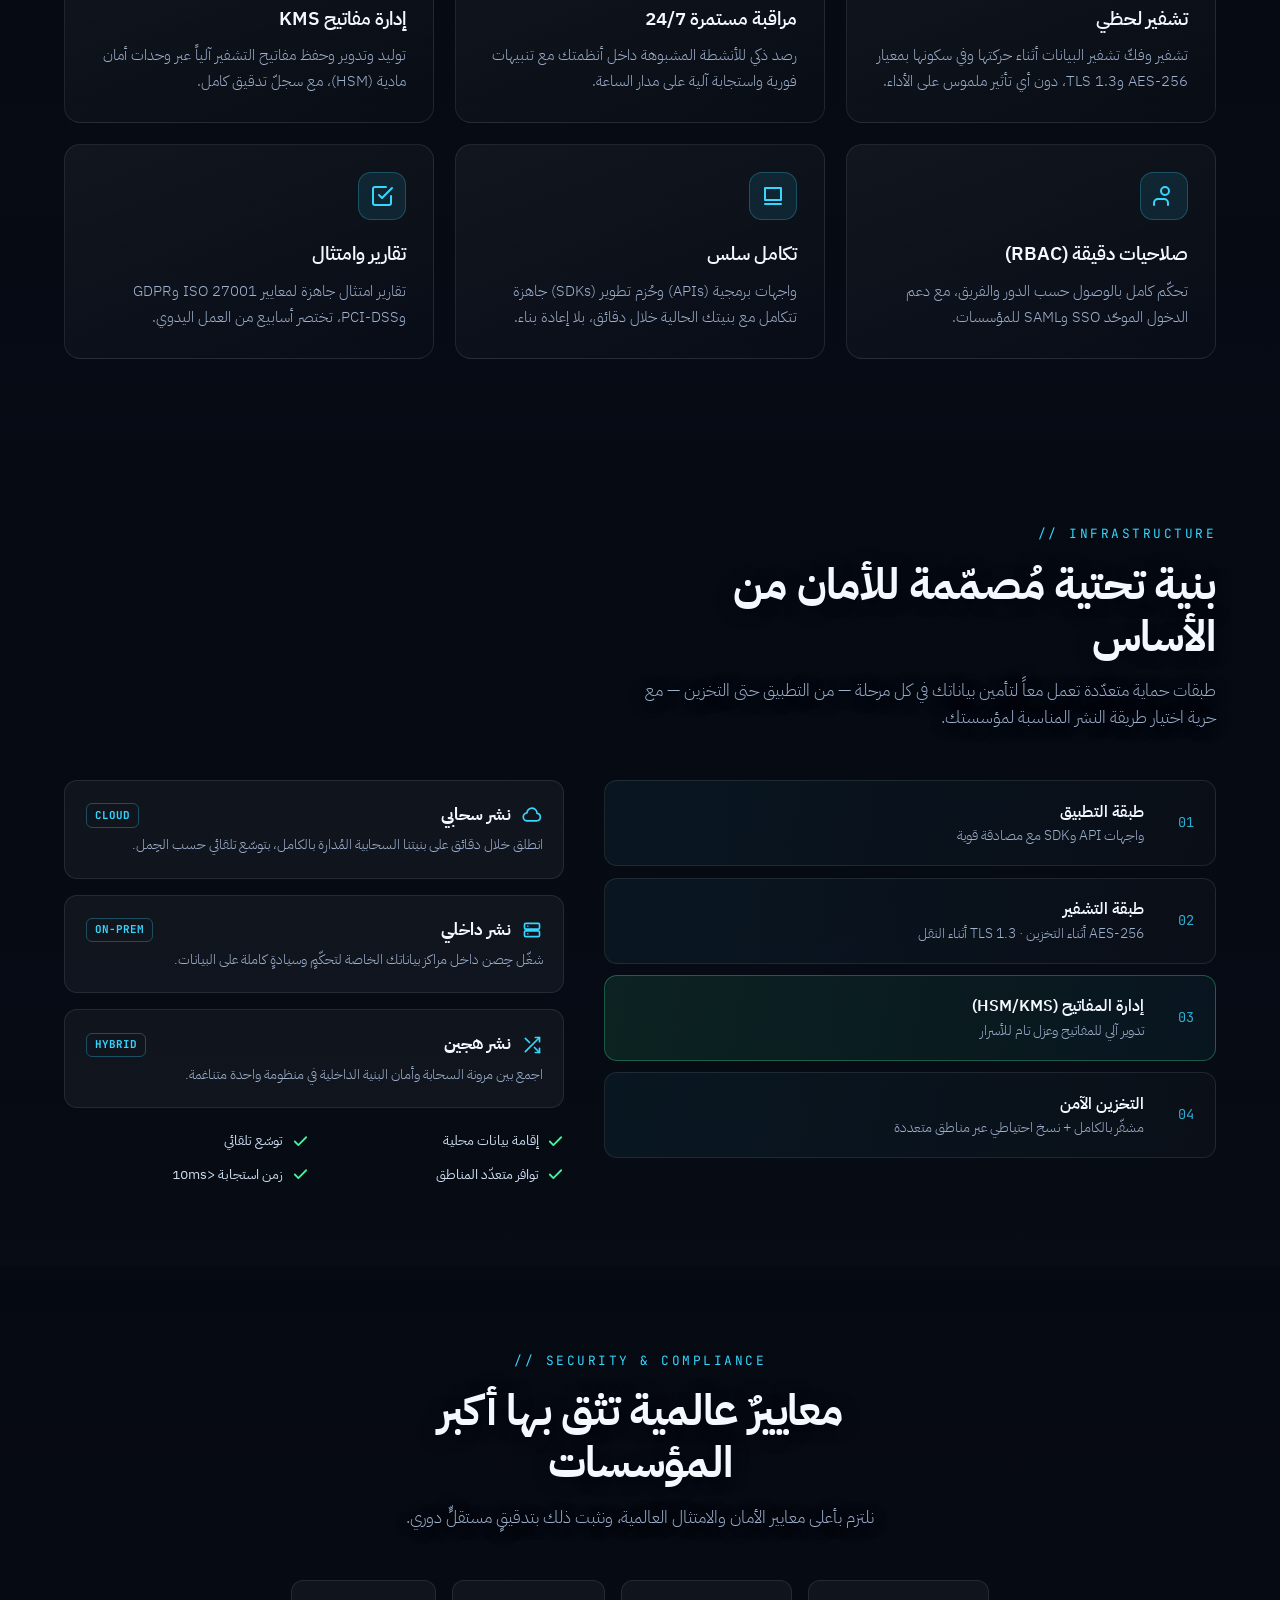
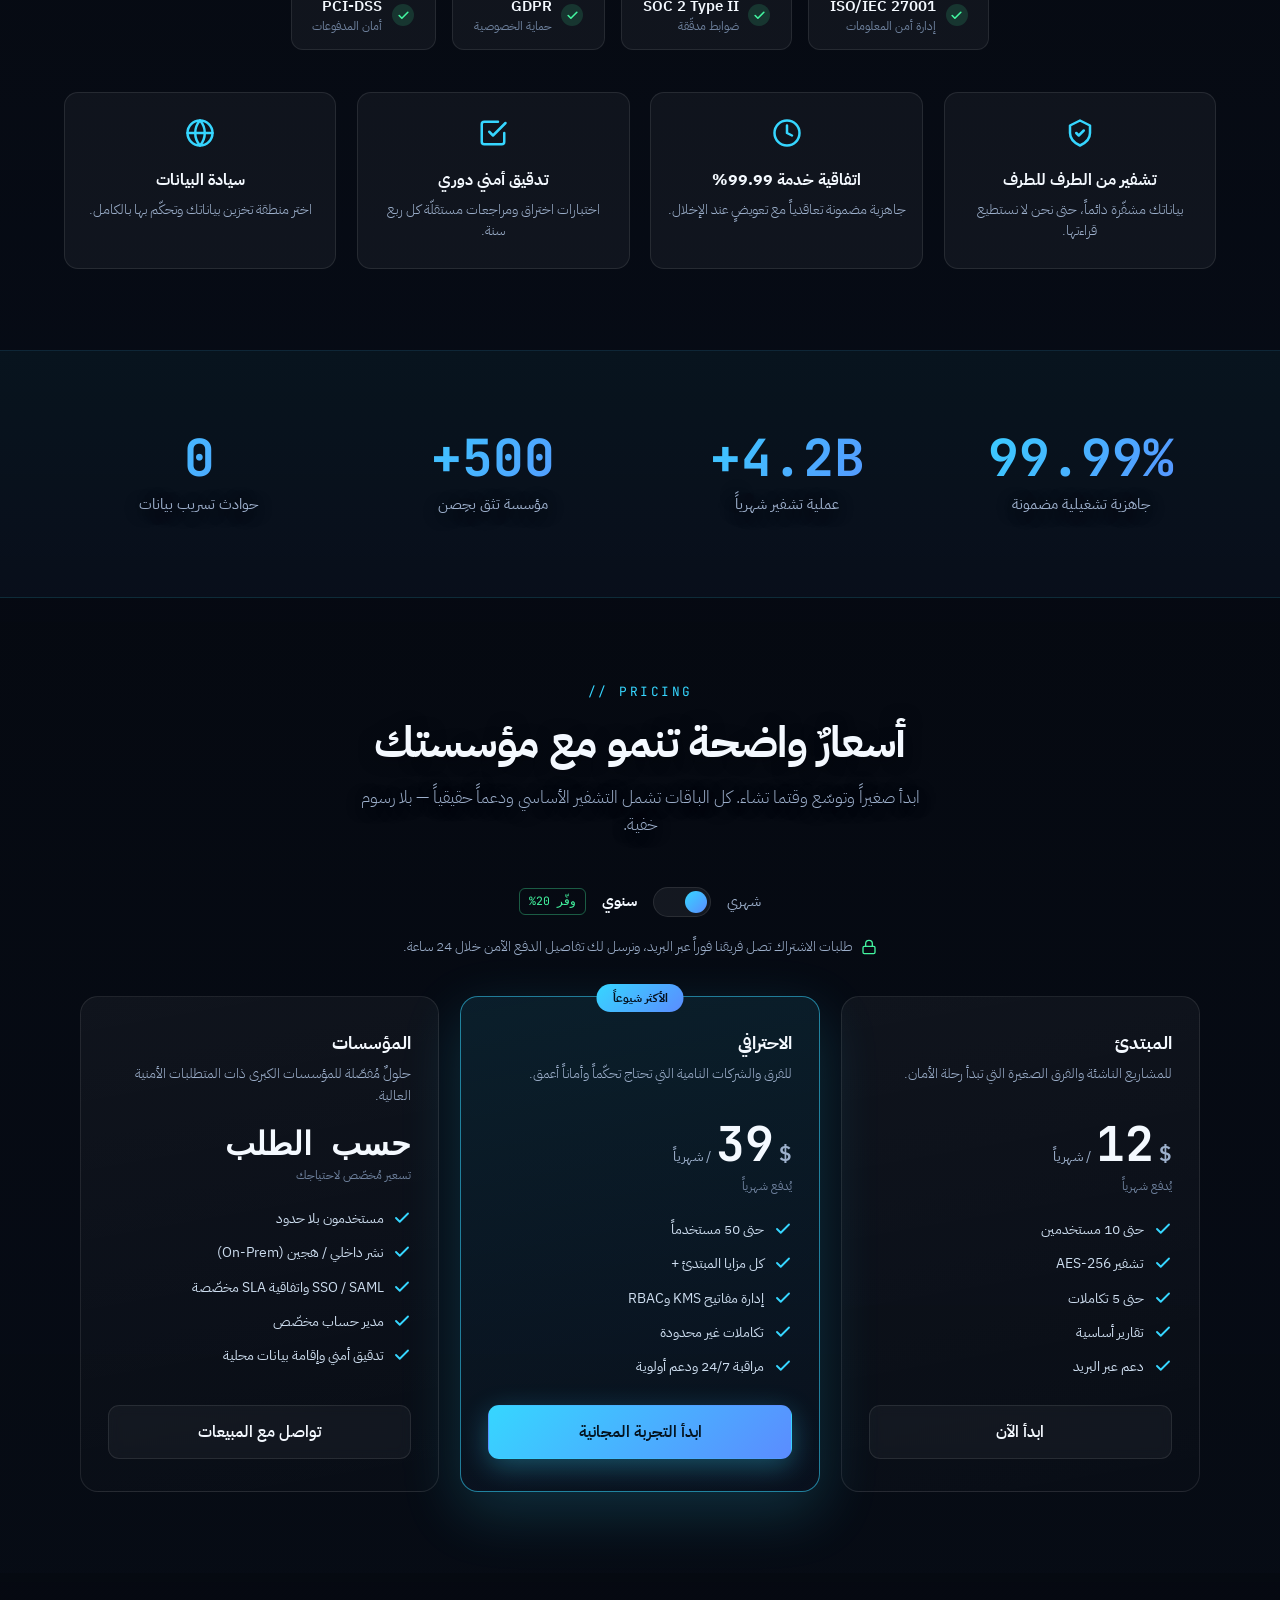
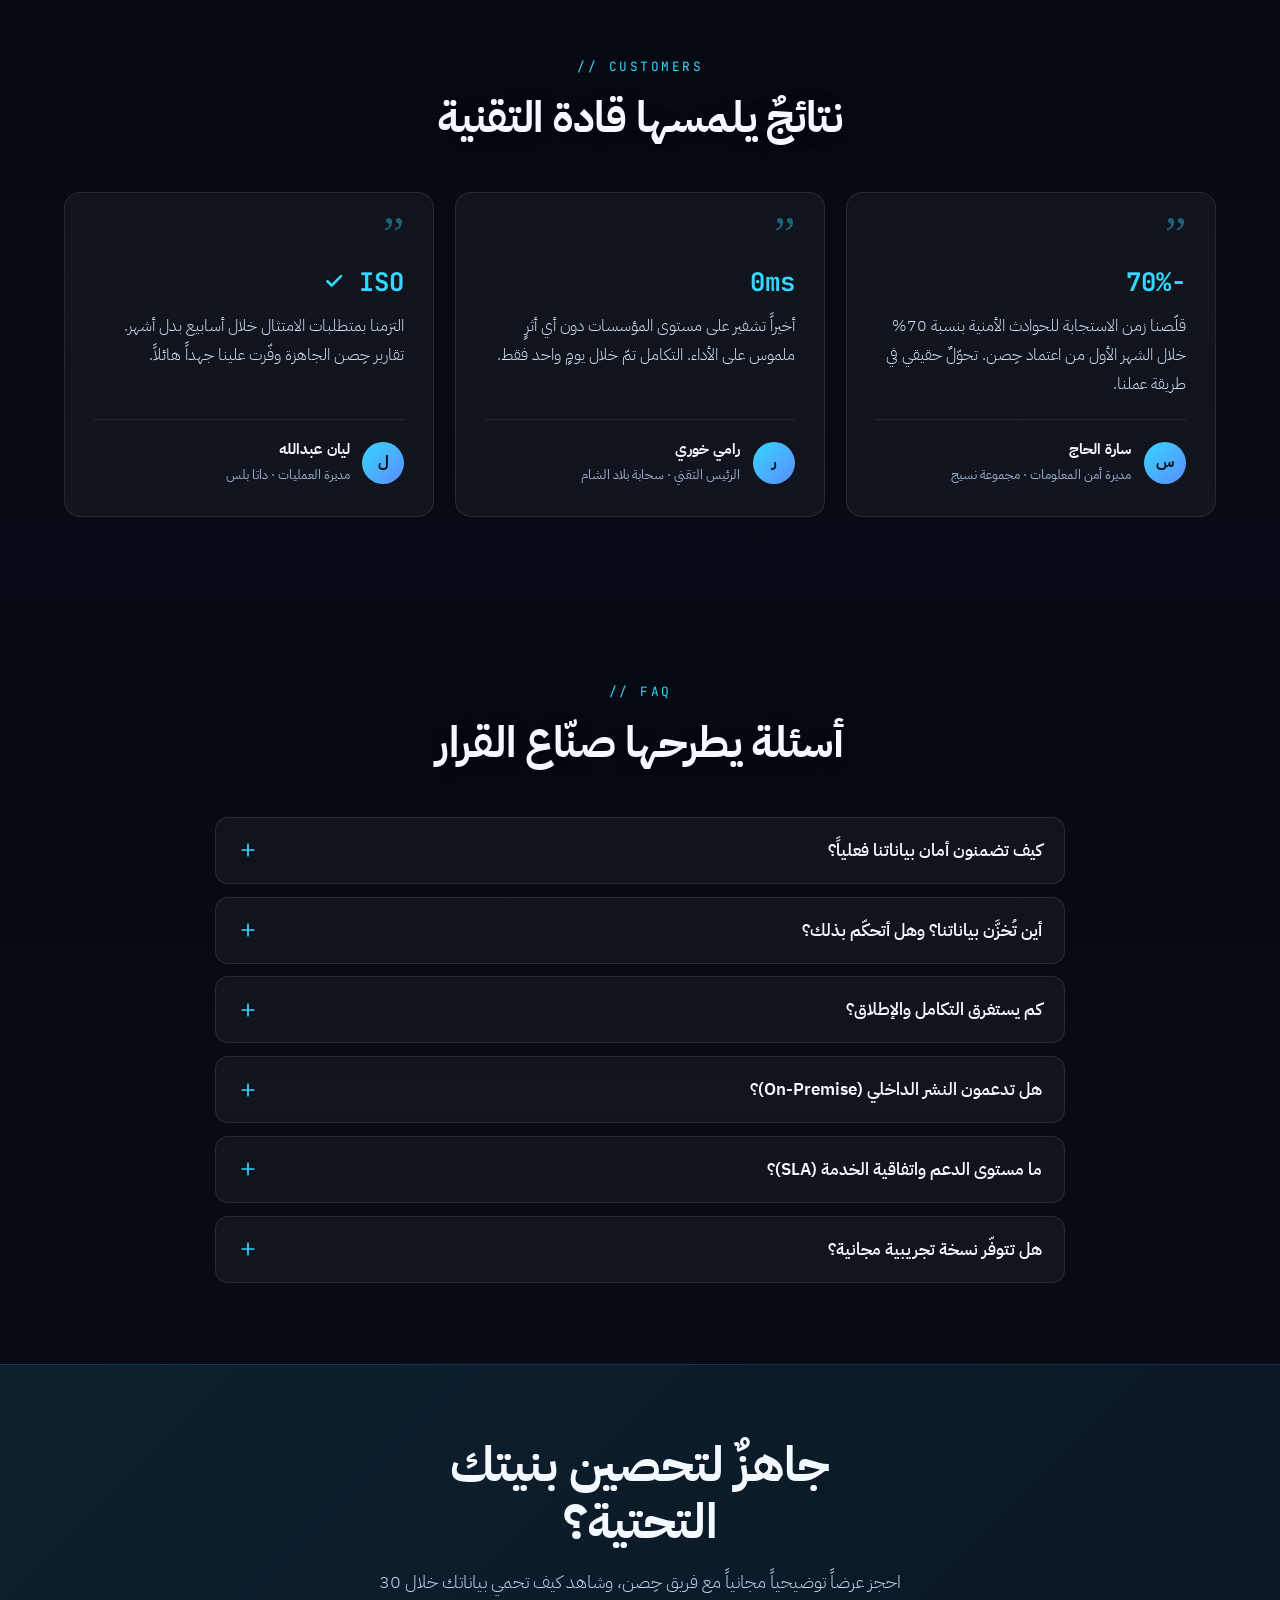
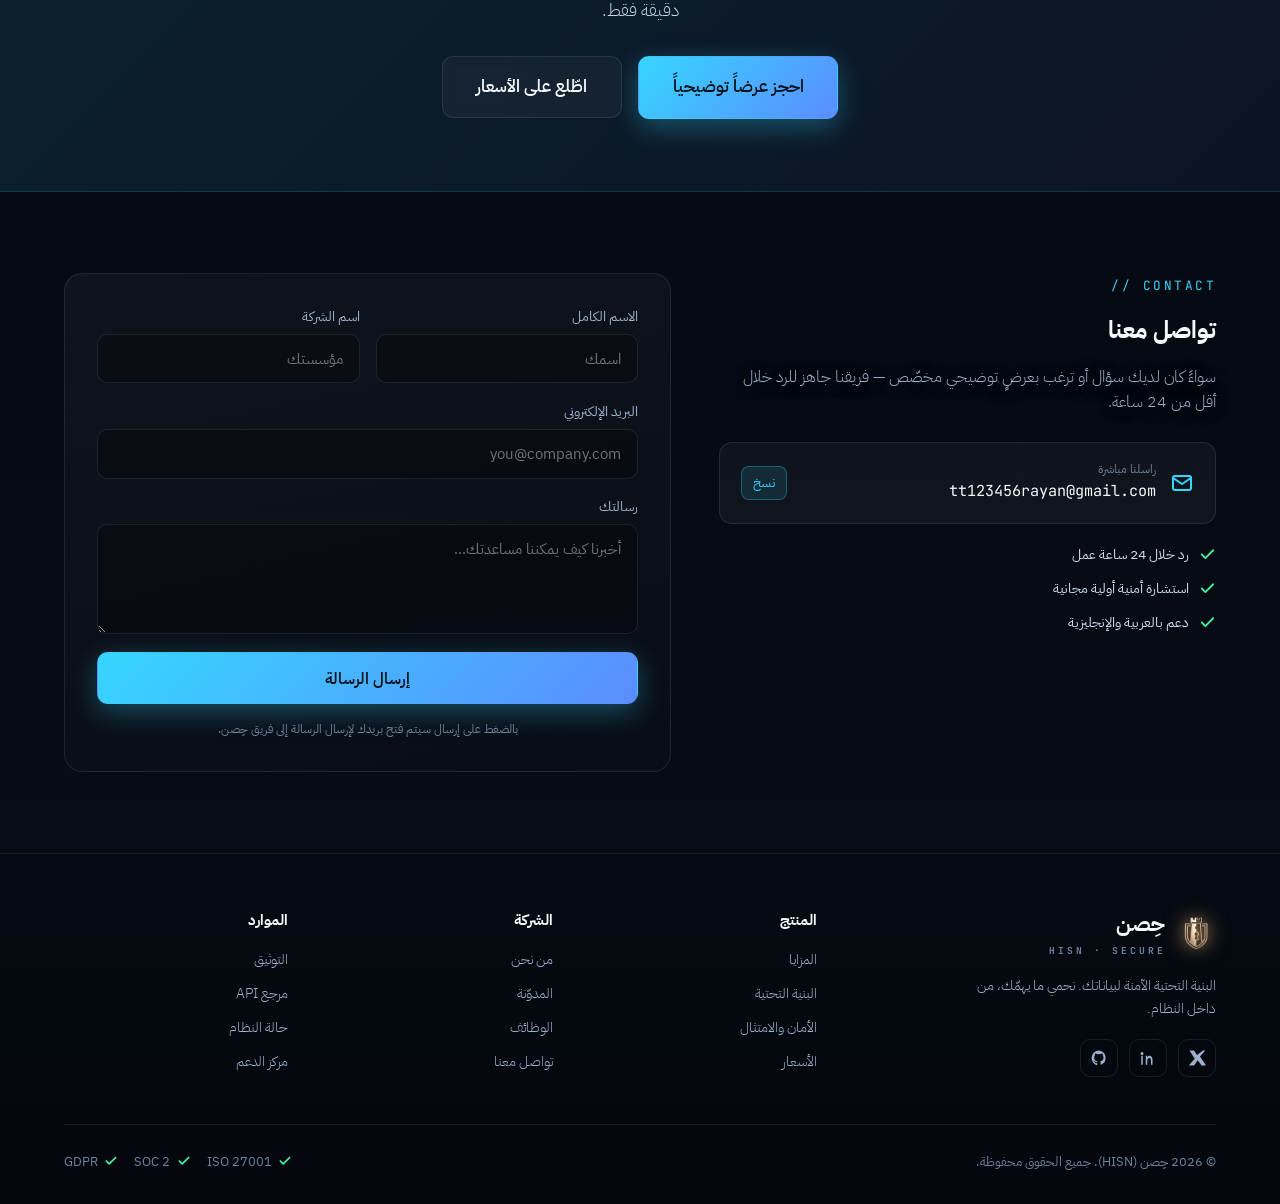
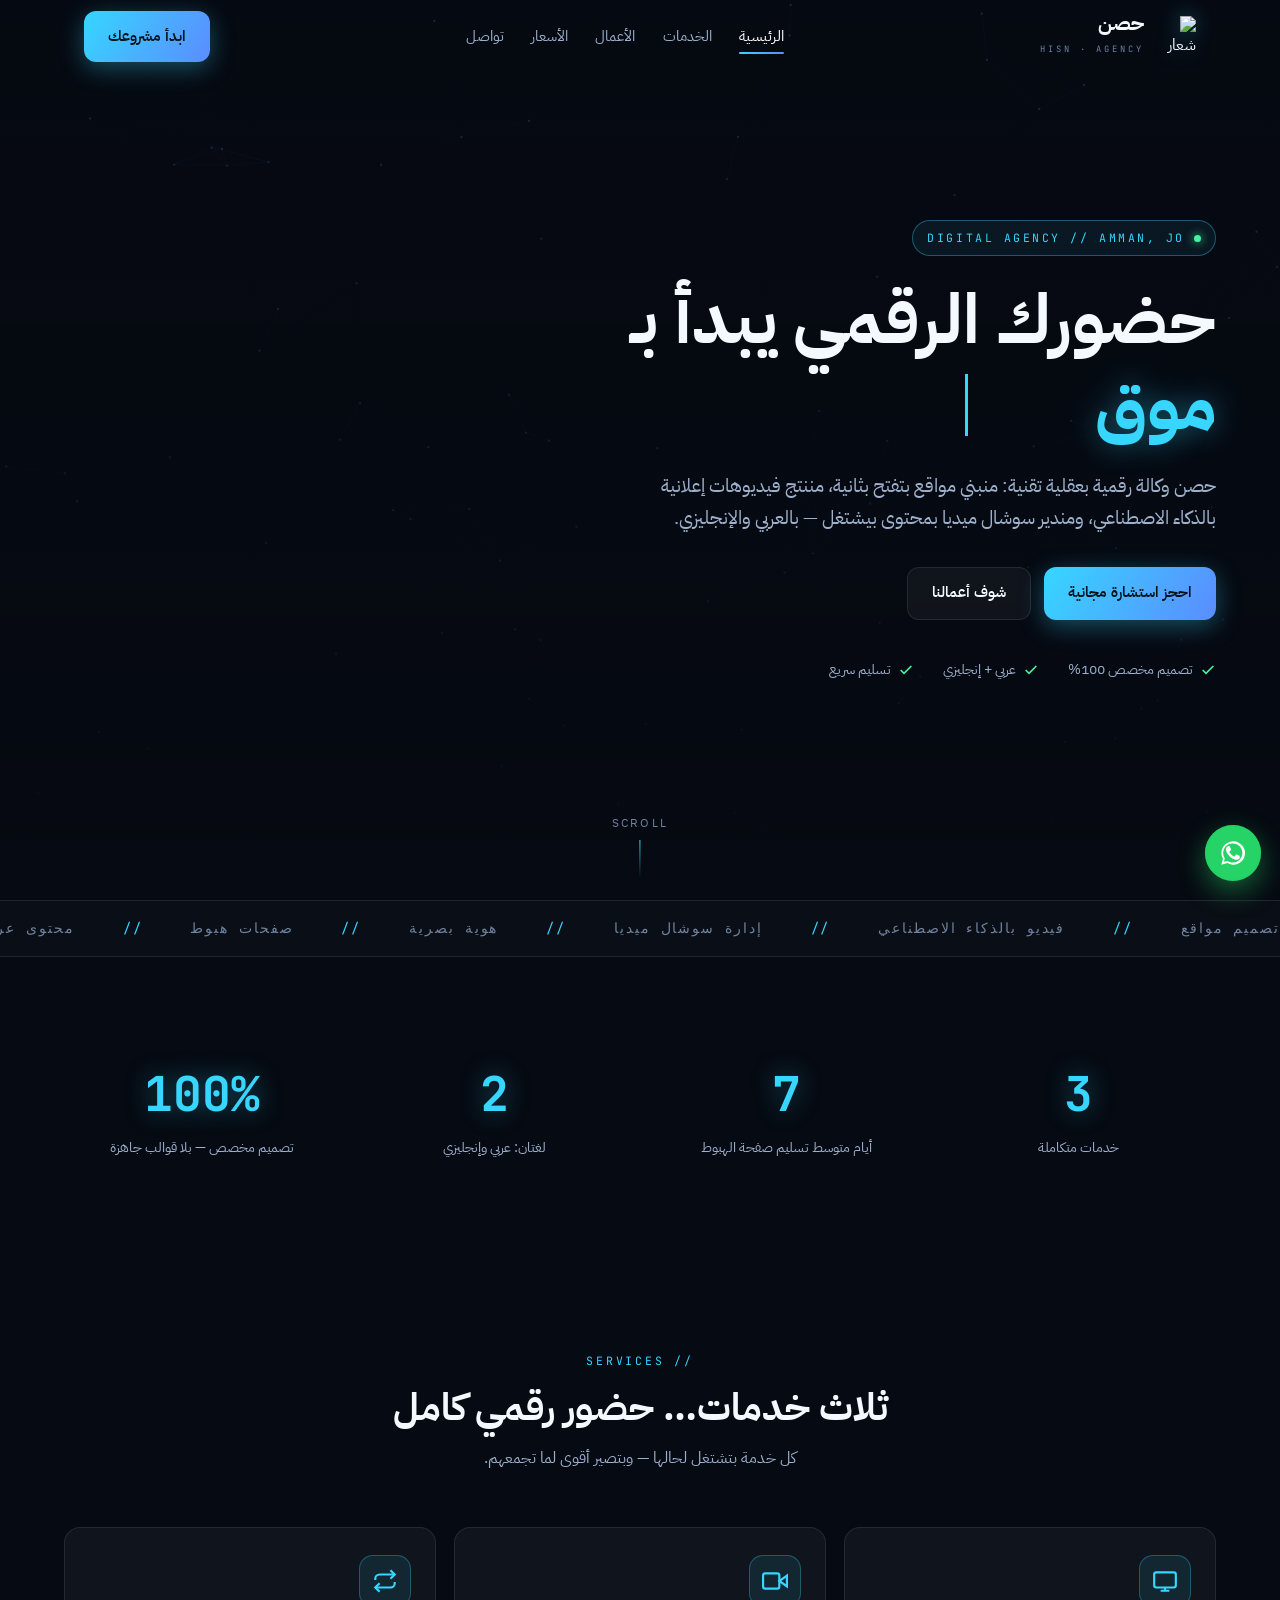
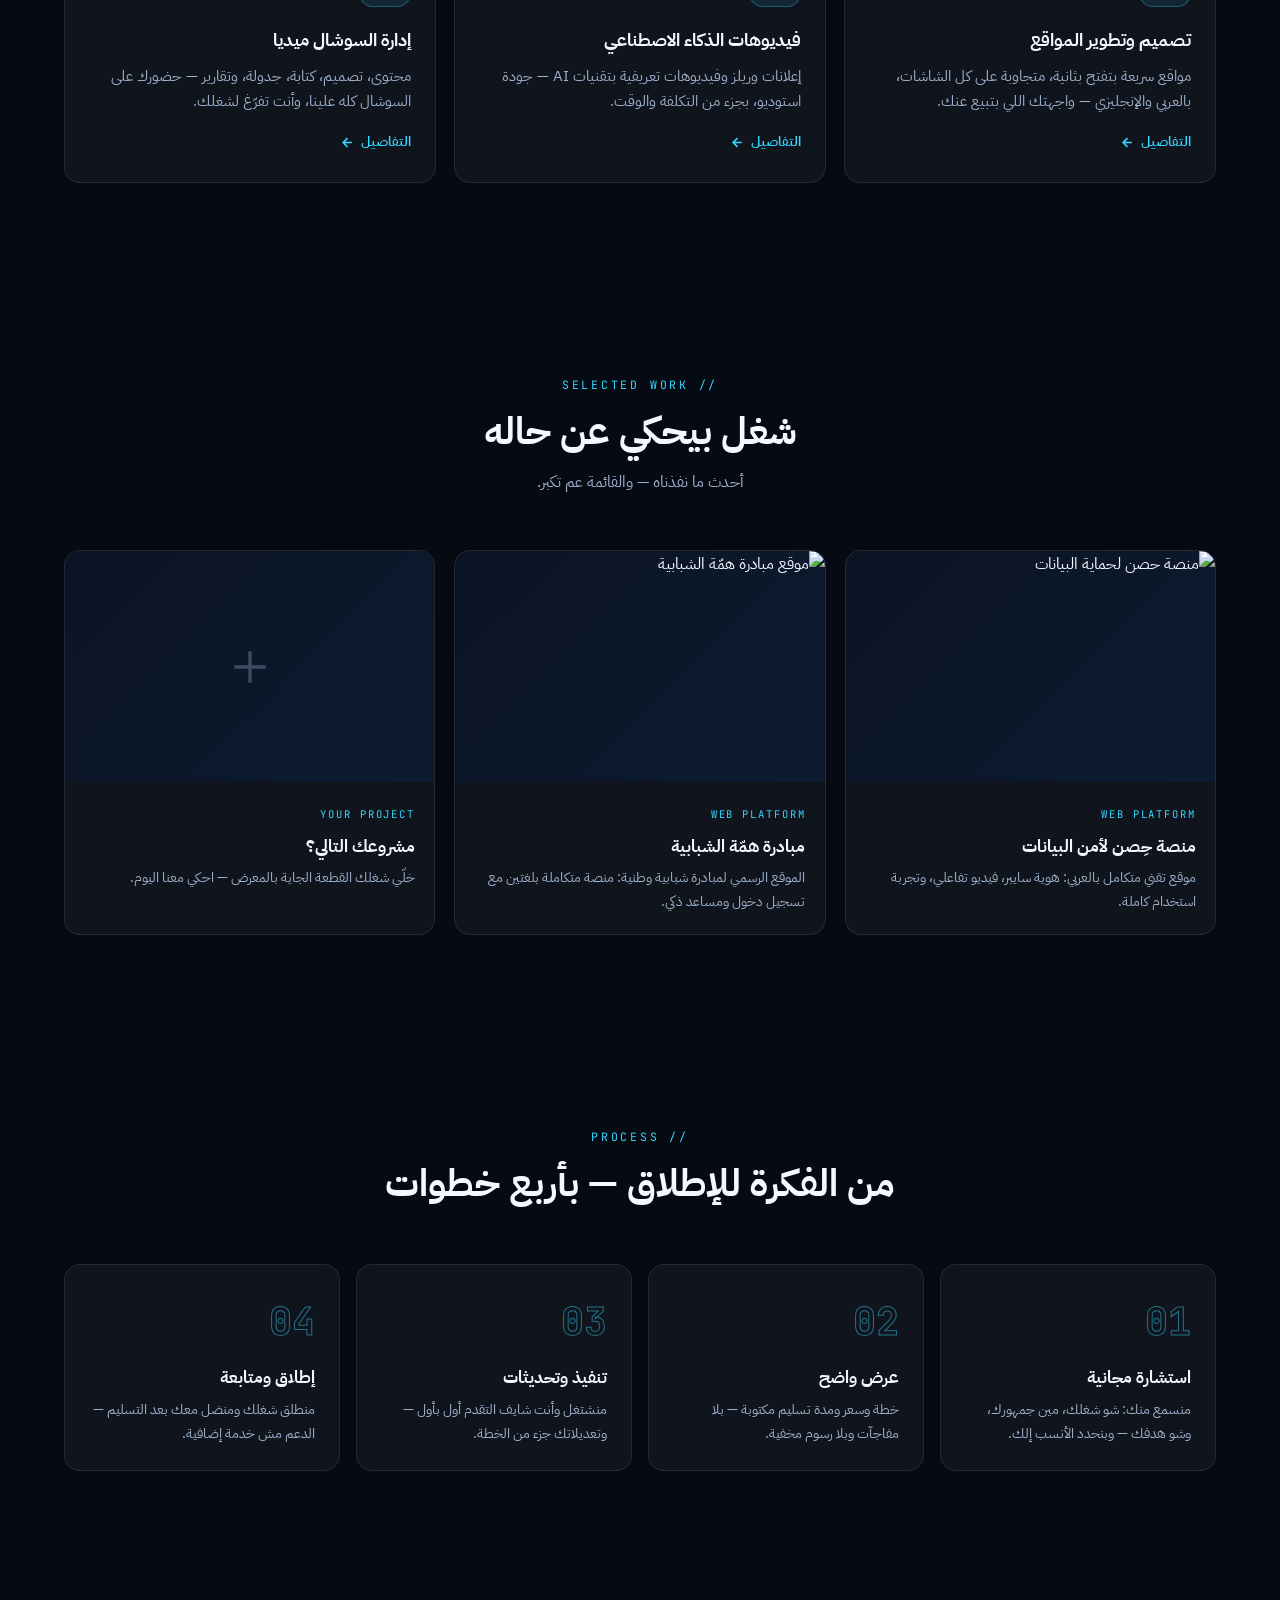
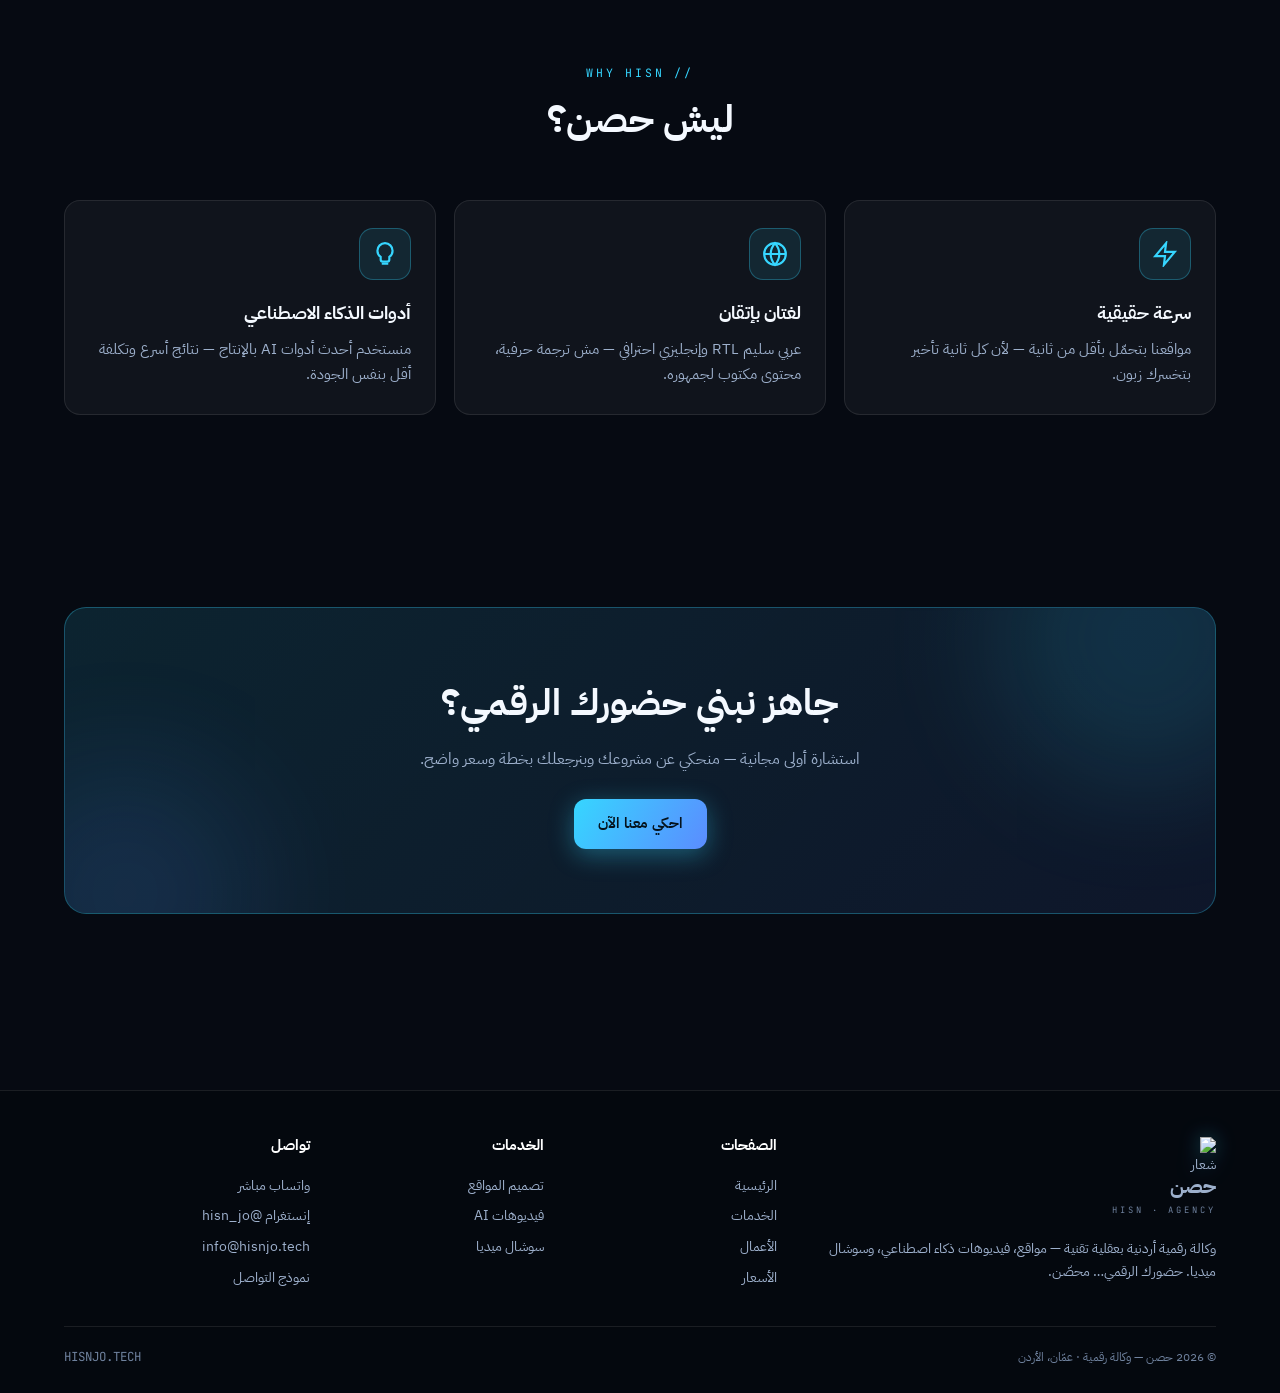
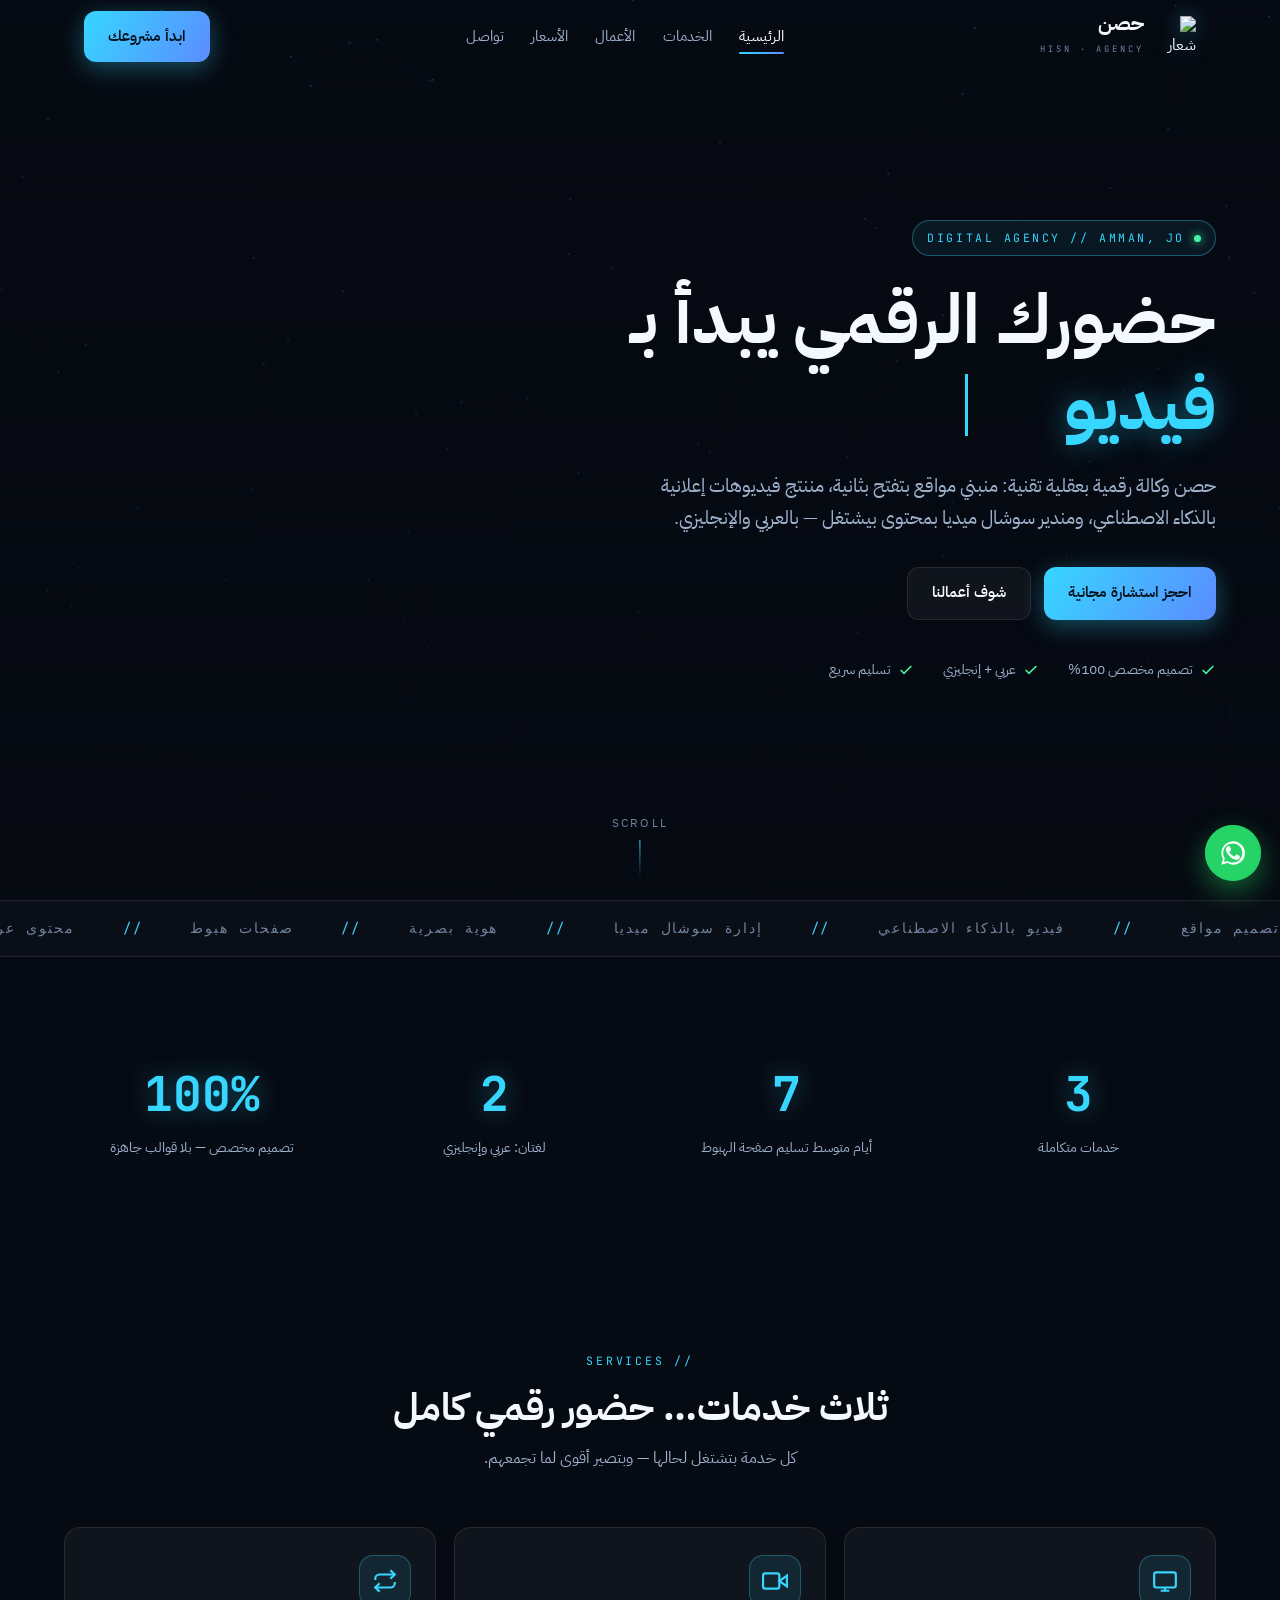
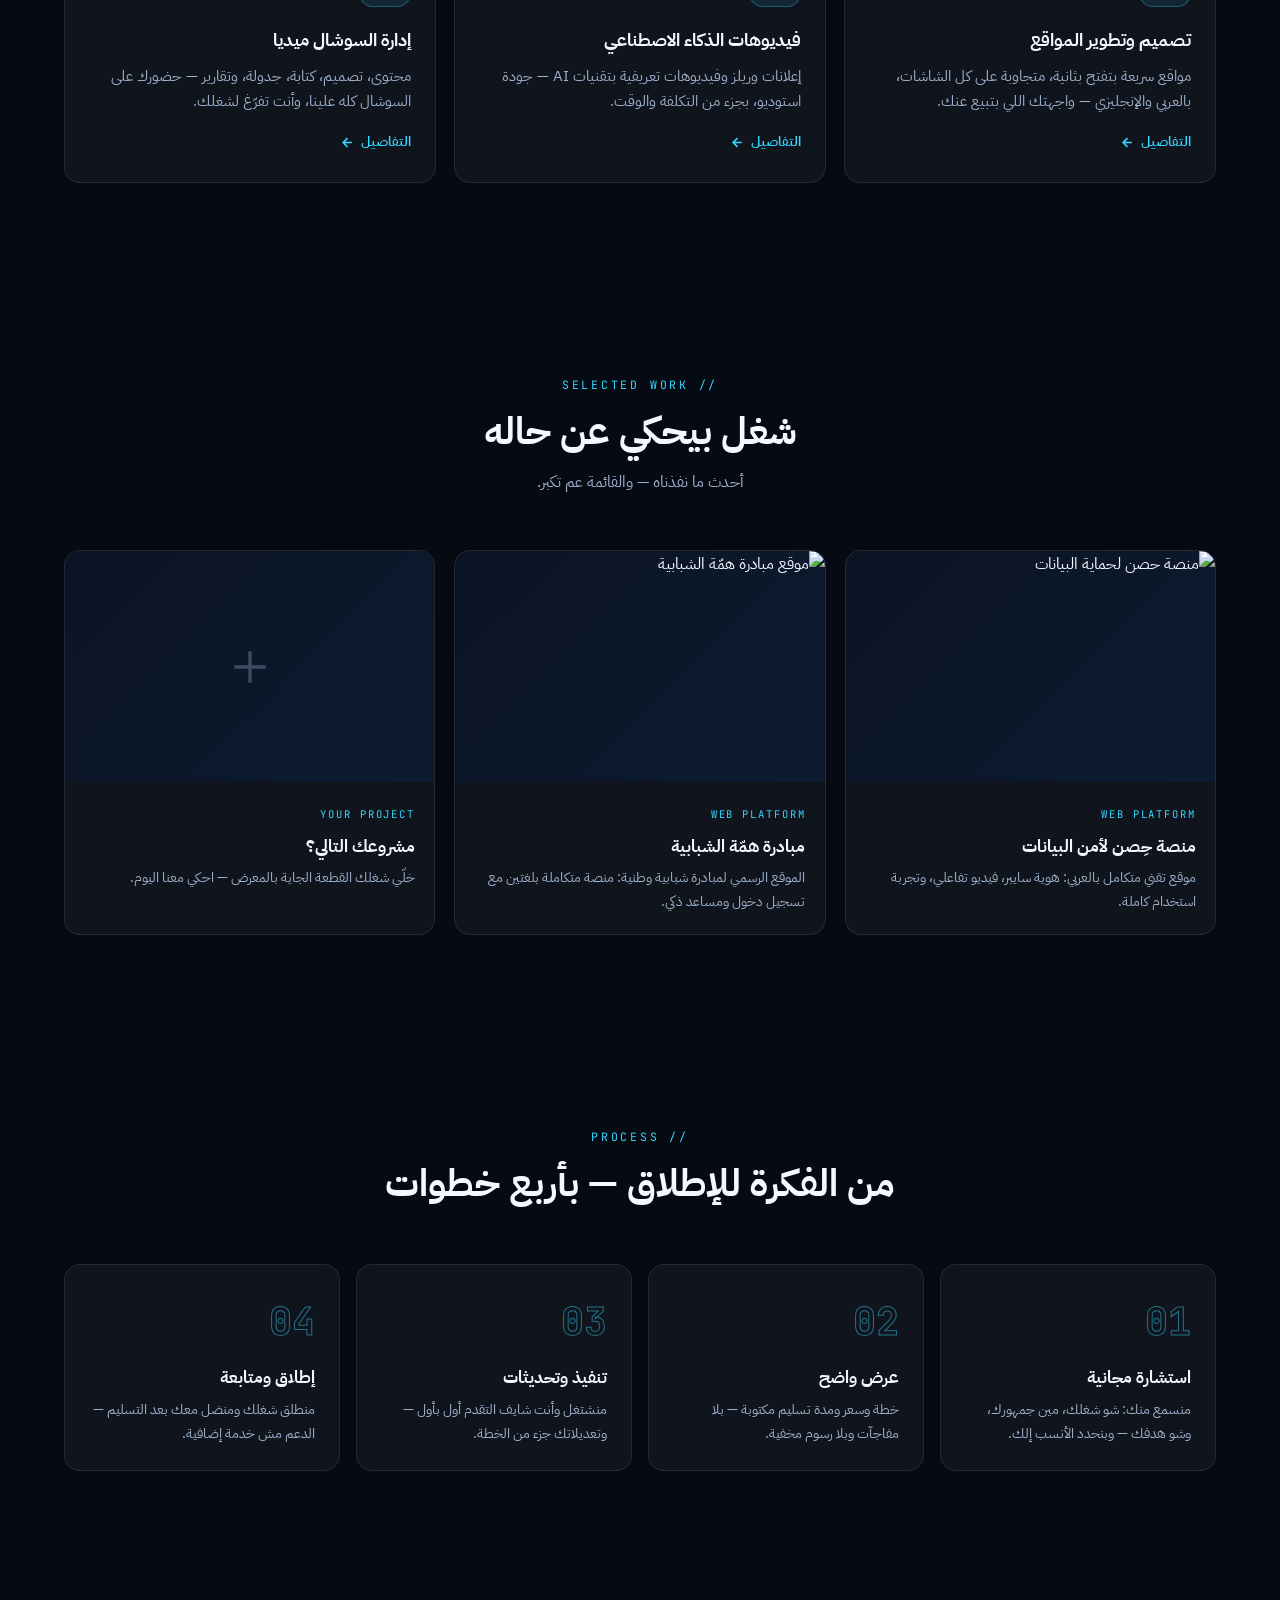
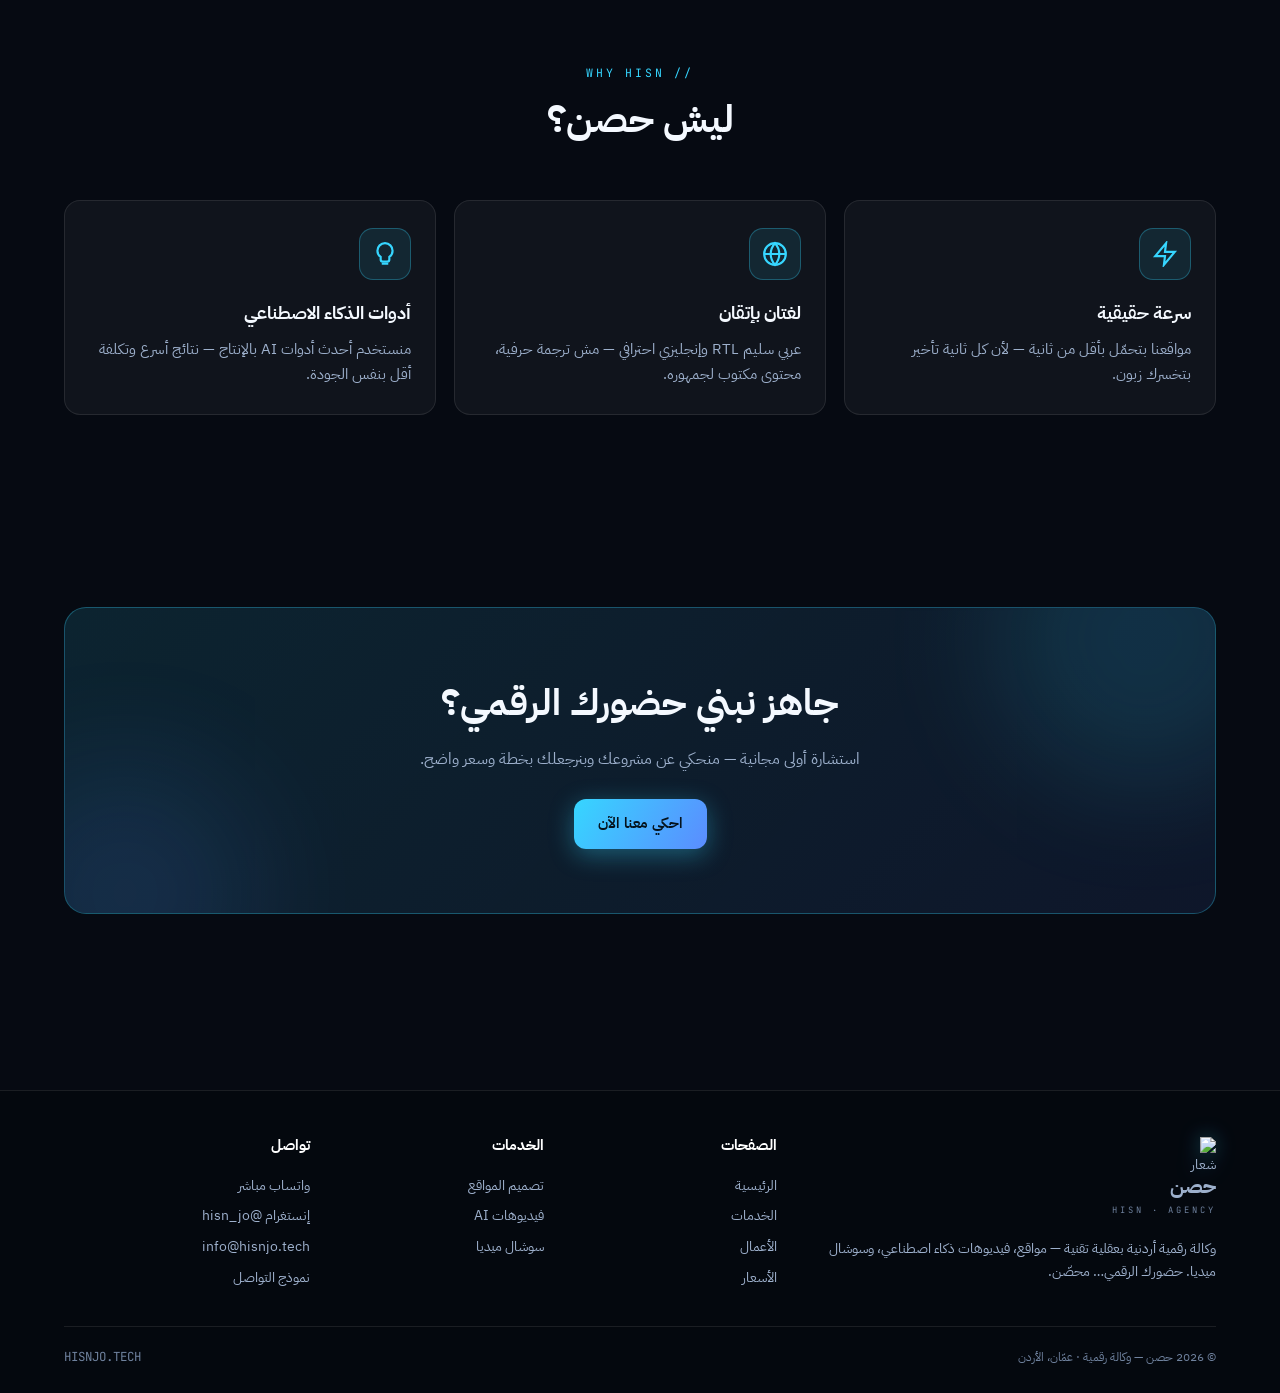
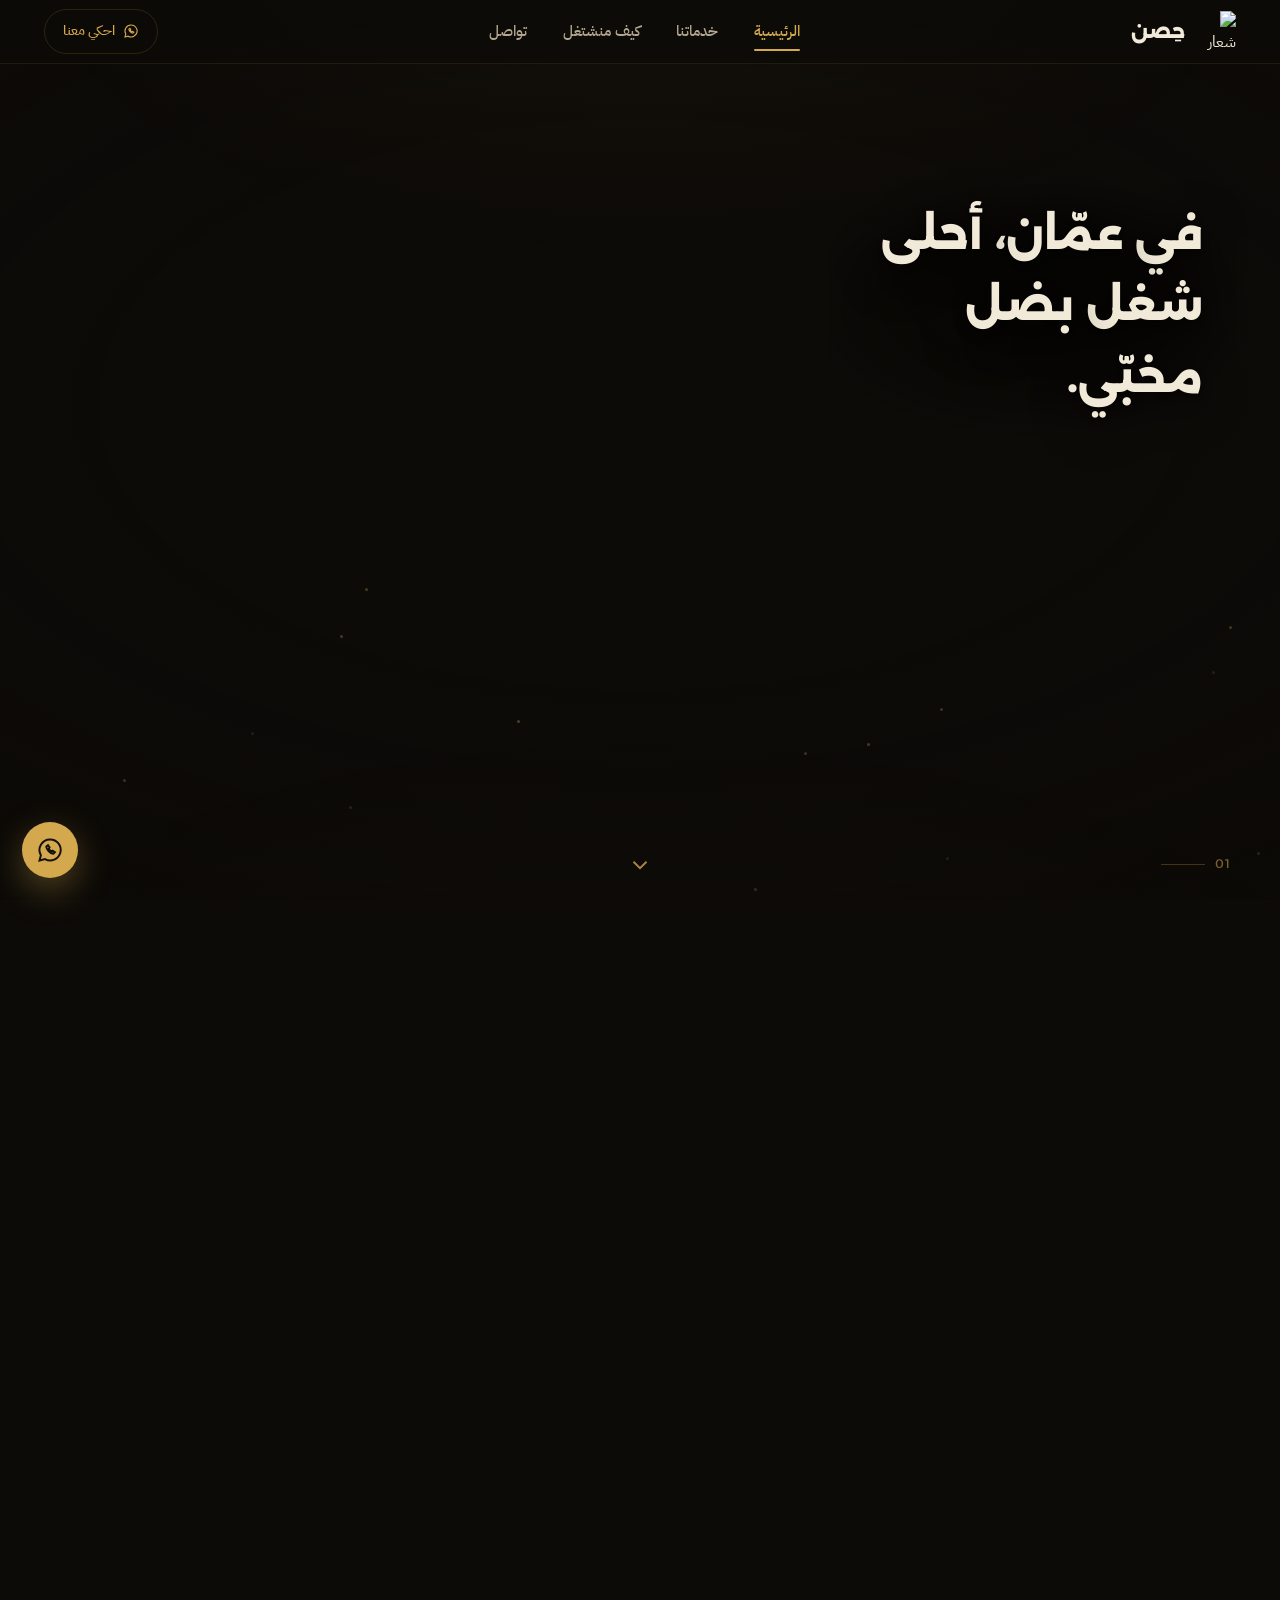
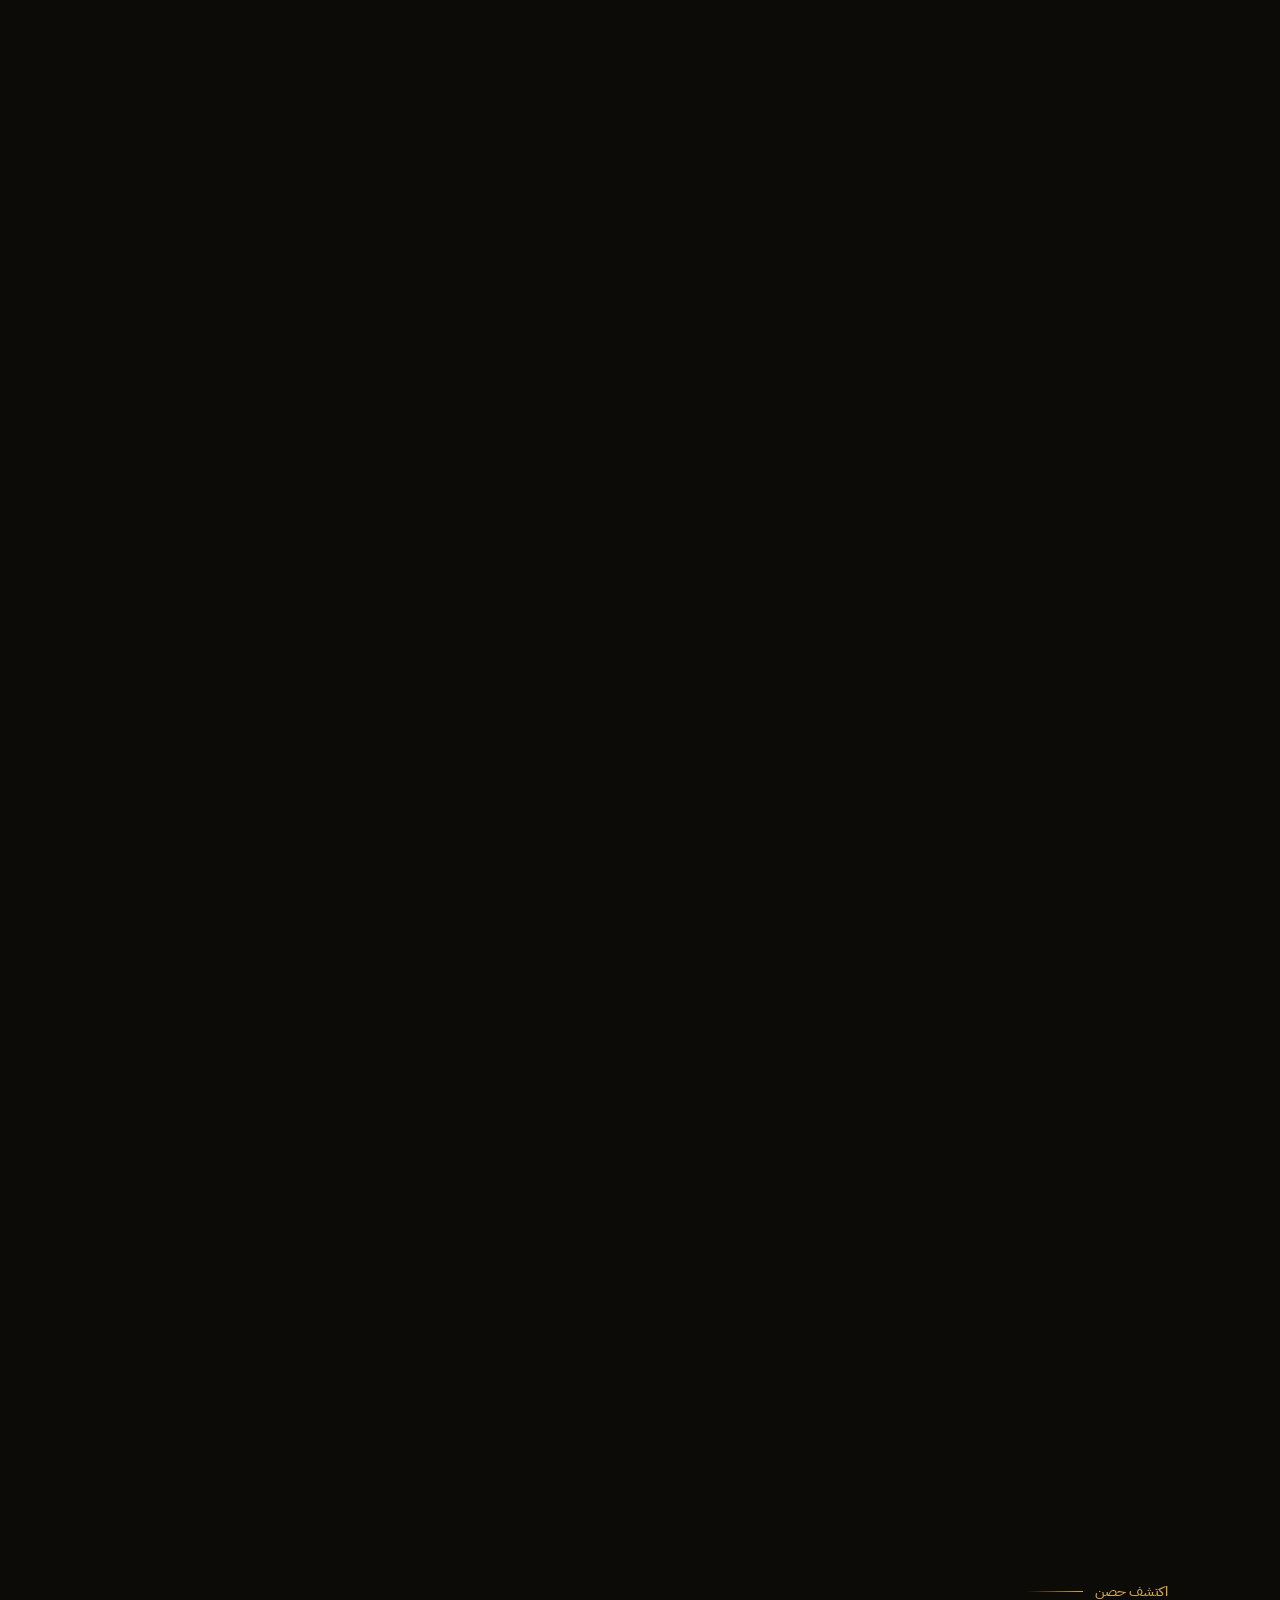
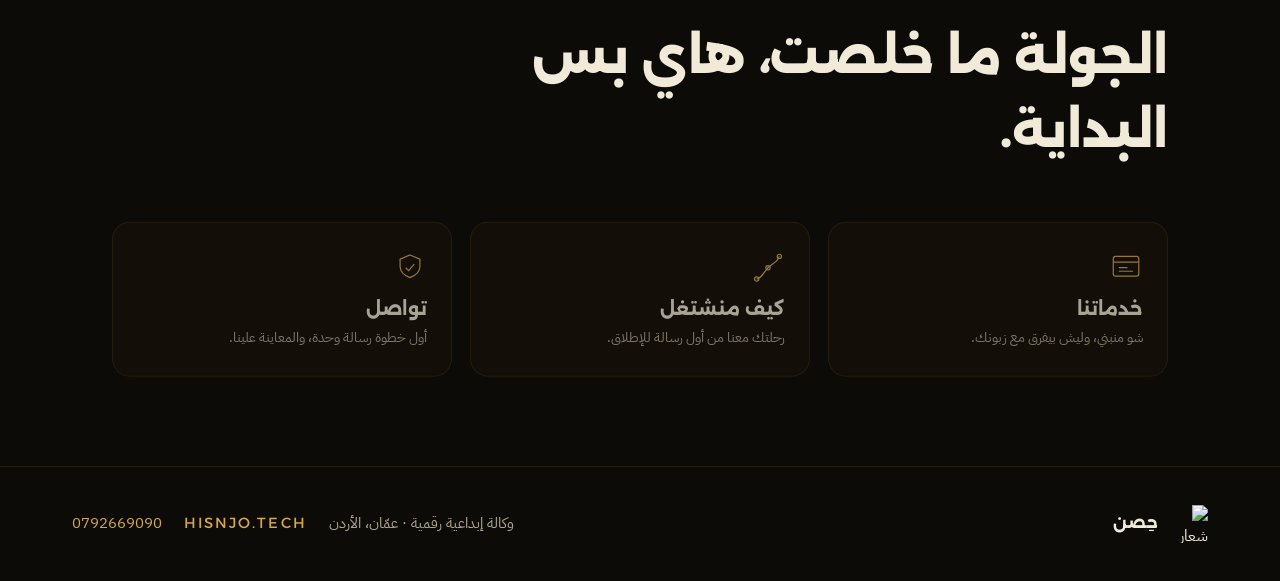
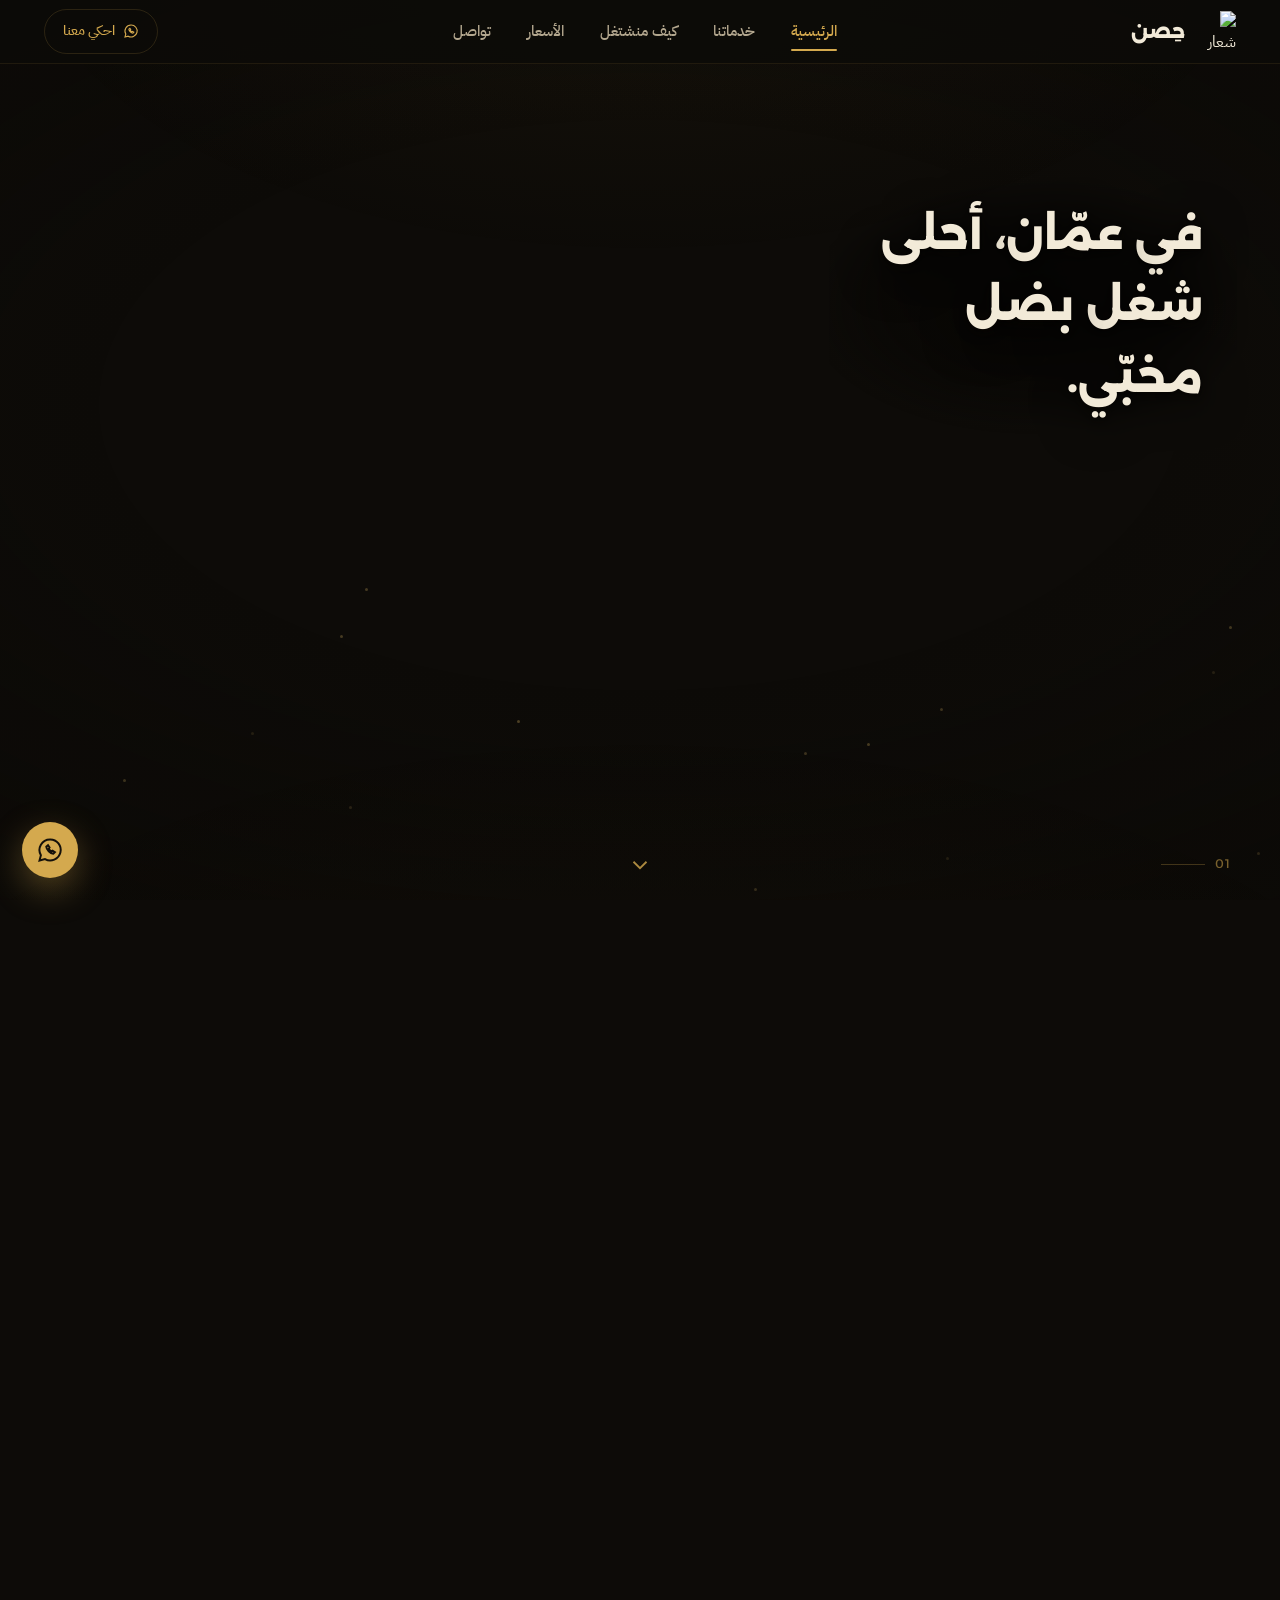
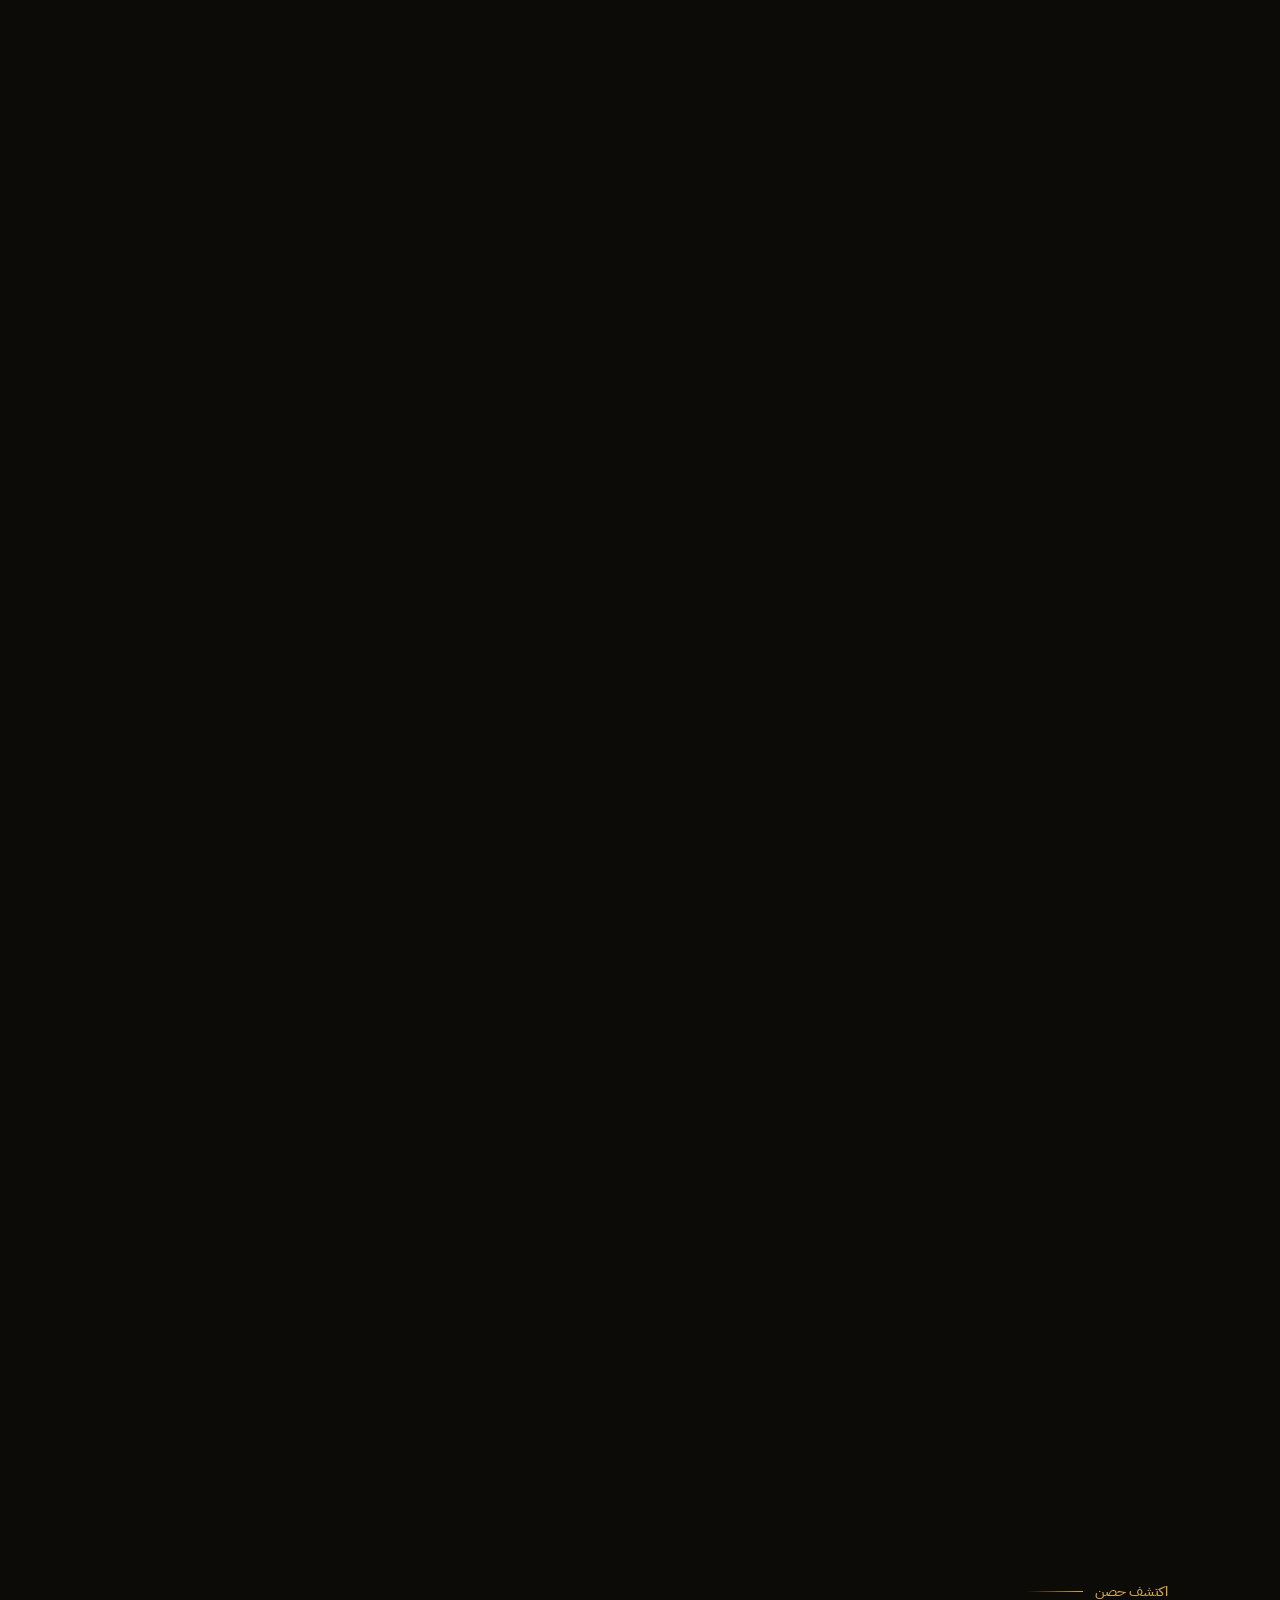
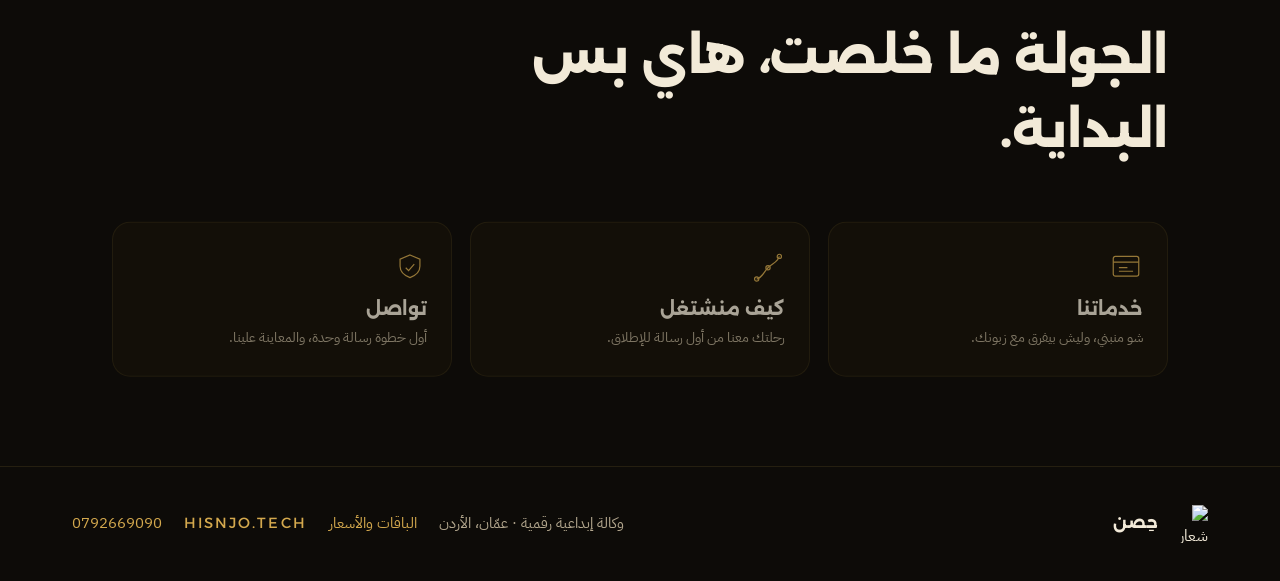
